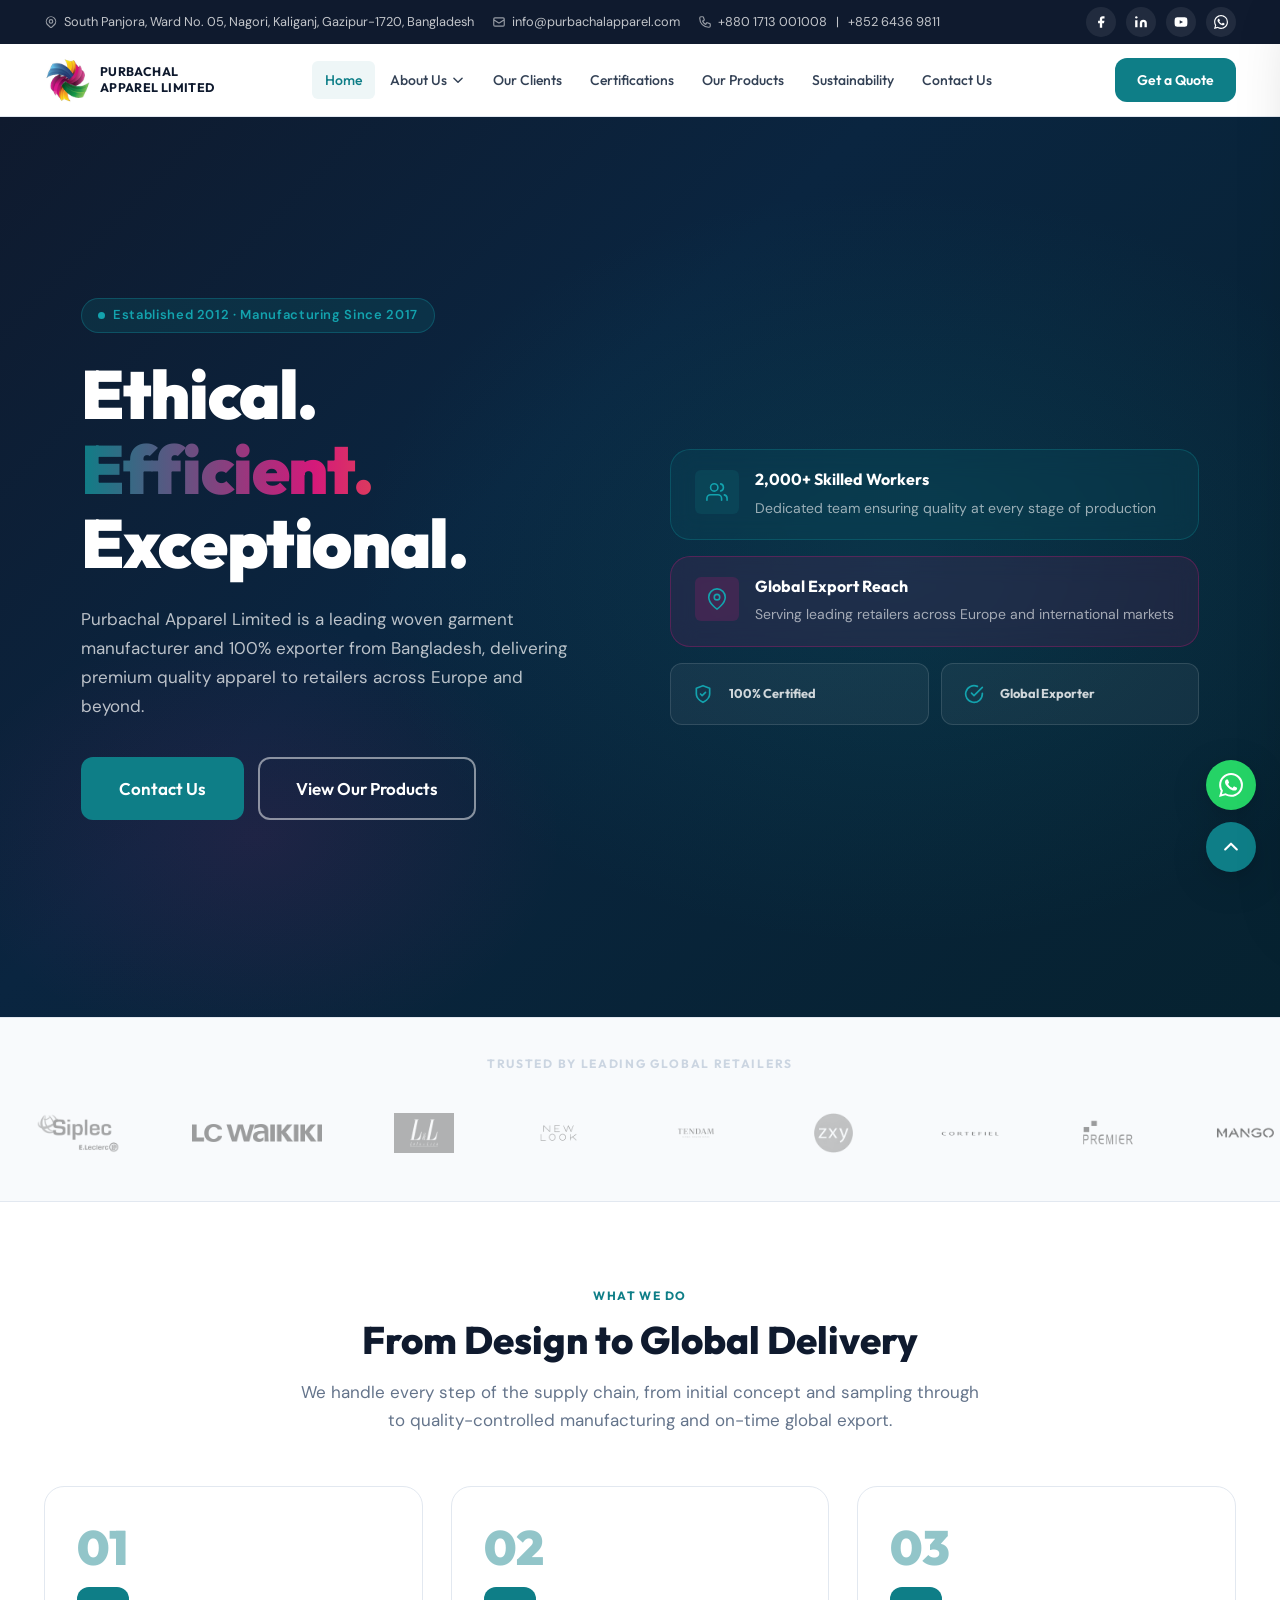
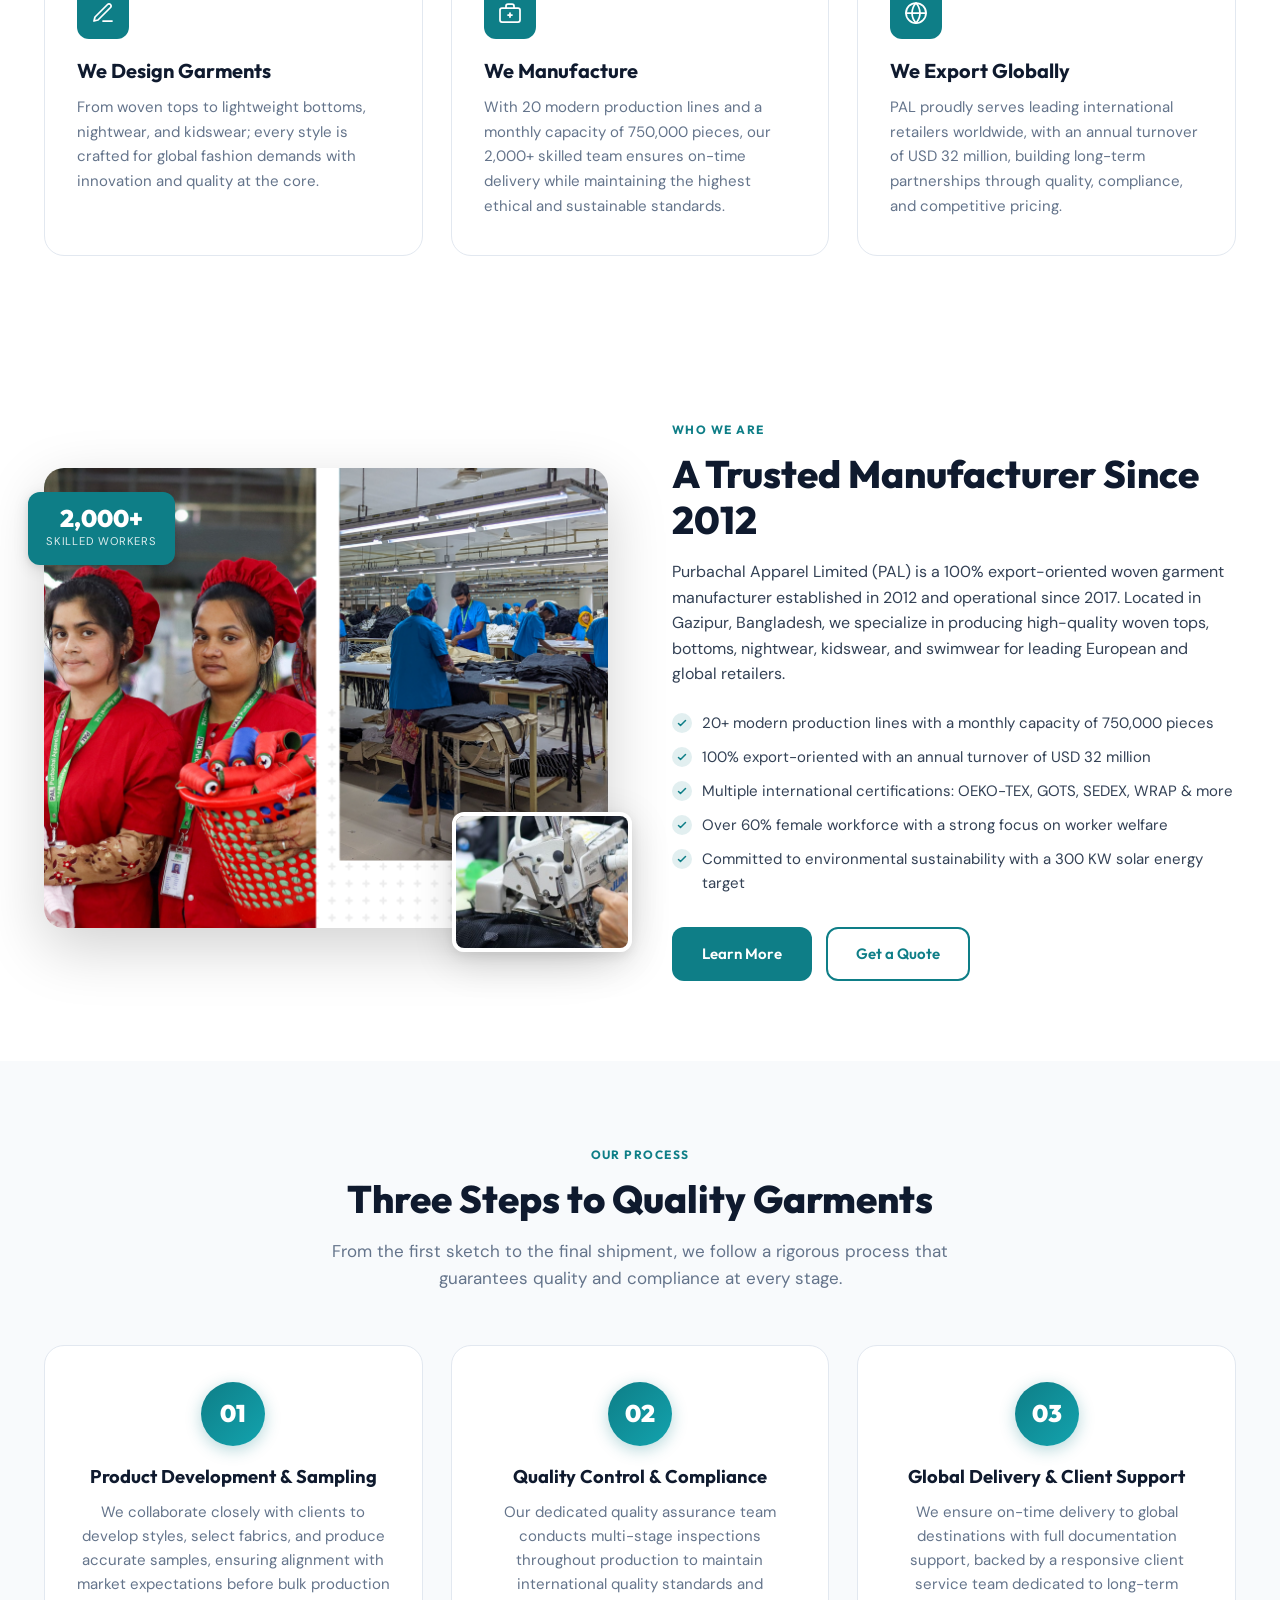
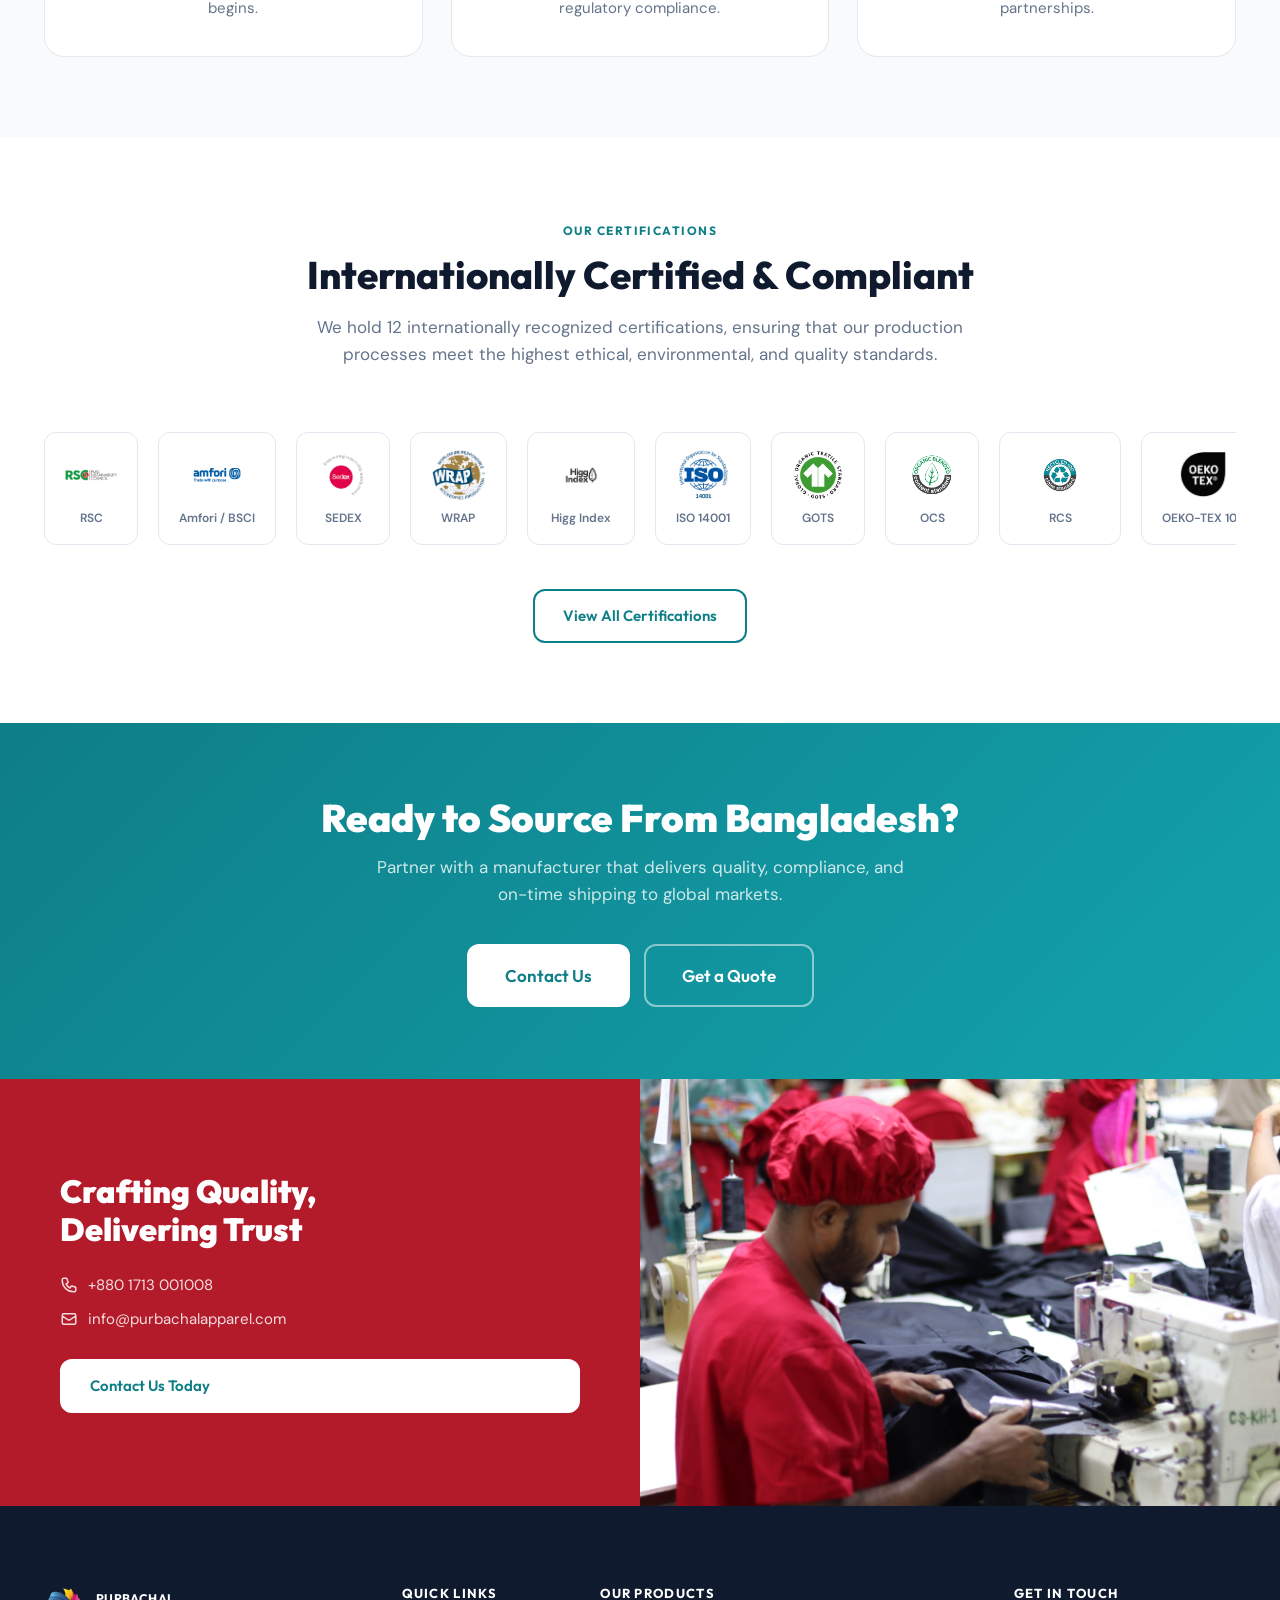
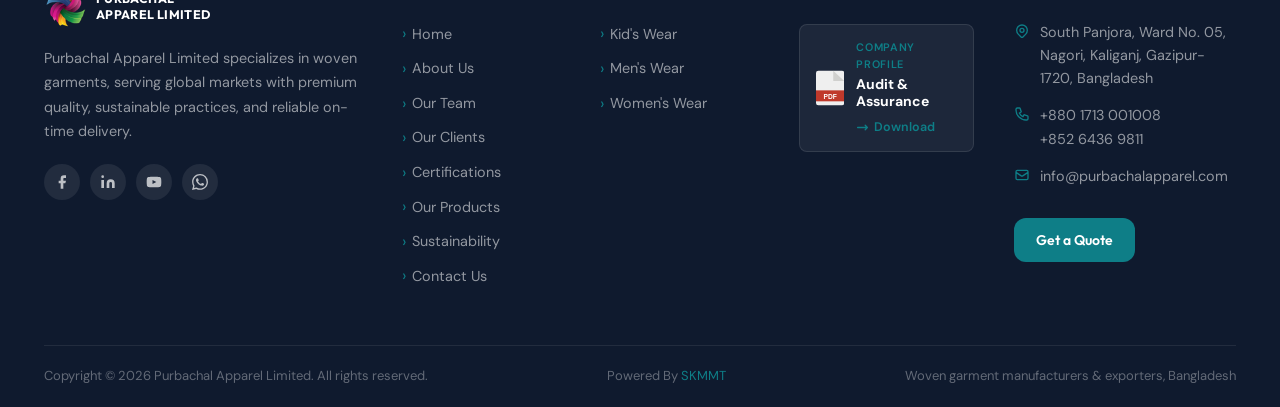
==== index.html @ 2121b851 "Initial release: Purbachal Apparel Limited website V2 Complete 8-page static website for Purbachal A" ====
﻿<!DOCTYPE html>
<html lang="en">
<head>
<meta charset="UTF-8">
<meta name="viewport" content="width=device-width, initial-scale=1.0">
<title>Home | Purbachal Apparel Limited</title>
<meta name="description" content="Purbachal Apparel Limited: Leading woven garment manufacturers and 100% exporters from Bangladesh. OEKO-TEX, SEDEX, GOTS, WRAP certified.">
<link rel="icon" type="image/png" sizes="64x64" href="favicon.png">
<link rel="icon" type="image/png" sizes="32x32" href="favicon-32.png">
<link href="https://fonts.googleapis.com/css2?family=Outfit:wght@300;400;500;600;700;800;900&family=DM+Sans:ital,wght@0,300;0,400;0,500;1,300&display=swap" rel="stylesheet">
<link rel="stylesheet" href="styles.css">
</head>
<body><div class="topbar">
  <div class="container">
    <div class="topbar-inner">
      <div class="topbar-left">
        <div class="topbar-item">
          <svg width="14" height="14" fill="none" viewBox="0 0 24 24" stroke="currentColor"><path stroke-linecap="round" stroke-linejoin="round" stroke-width="2" d="M17.657 16.657L13.414 20.9a1.998 1.998 0 01-2.827 0l-4.244-4.243a8 8 0 1111.314 0z"/><path stroke-linecap="round" stroke-linejoin="round" stroke-width="2" d="M15 11a3 3 0 11-6 0 3 3 0 016 0z"/></svg>
          South Panjora, Ward No. 05, Nagori, Kaliganj, Gazipur-1720, Bangladesh
        </div>
        <div class="topbar-item">
          <svg width="14" height="14" fill="none" viewBox="0 0 24 24" stroke="currentColor"><path stroke-linecap="round" stroke-linejoin="round" stroke-width="2" d="M3 8l7.89 5.26a2 2 0 002.22 0L21 8M5 19h14a2 2 0 002-2V7a2 2 0 00-2-2H5a2 2 0 00-2 2v10a2 2 0 002 2z"/></svg>
          <a href="mailto:info@purbachalapparel.com">info@purbachalapparel.com</a>
        </div>
        <div class="topbar-item">
          <svg width="14" height="14" fill="none" viewBox="0 0 24 24" stroke="currentColor"><path stroke-linecap="round" stroke-linejoin="round" stroke-width="2" d="M3 5a2 2 0 012-2h3.28a1 1 0 01.948.684l1.498 4.493a1 1 0 01-.502 1.21l-2.257 1.13a11.042 11.042 0 005.516 5.516l1.13-2.257a1 1 0 011.21-.502l4.493 1.498a1 1 0 01.684.949V19a2 2 0 01-2 2h-1C9.716 21 3 14.284 3 6V5z"/></svg>
          <a href="tel:+8801713001008">+880 1713 001008</a> &nbsp;|&nbsp; <a href="tel:+85264369811">+852 6436 9811</a>
        </div>
      </div>
      <div class="topbar-right">
        <a href="https://www.facebook.com/share/1CqNTHAErC/" class="topbar-social" aria-label="Facebook" target="_blank" rel="noopener"><svg width="14" height="14" fill="currentColor" viewBox="0 0 24 24"><path d="M18 2h-3a5 5 0 00-5 5v3H7v4h3v8h4v-8h3l1-4h-4V7a1 1 0 011-1h3z"/></svg></a>
        <a href="https://www.linkedin.com/in/purbachal-apparel-limited-42a279381" class="topbar-social" aria-label="LinkedIn" target="_blank" rel="noopener"><svg width="14" height="14" fill="currentColor" viewBox="0 0 24 24"><path d="M16 8a6 6 0 016 6v7h-4v-7a2 2 0 00-2-2 2 2 0 00-2 2v7h-4v-7a6 6 0 016-6zM2 9h4v12H2z"/><circle cx="4" cy="4" r="2"/></svg></a>
        <a href="https://youtu.be/bsH9ow0jLE0" class="topbar-social" aria-label="YouTube" target="_blank" rel="noopener"><svg width="14" height="14" fill="currentColor" viewBox="0 0 24 24"><path d="M22.54 6.42a2.78 2.78 0 00-1.95-1.96C18.88 4 12 4 12 4s-6.88 0-8.59.46a2.78 2.78 0 00-1.95 1.96A29 29 0 001 12a29 29 0 00.46 5.58A2.78 2.78 0 003.41 19.54C5.12 20 12 20 12 20s6.88 0 8.59-.46a2.78 2.78 0 001.95-1.96A29 29 0 0023 12a29 29 0 00-.46-5.58zM9.75 15.02V8.98L15.5 12l-5.75 3.02z"/></svg></a>
        <a href="https://wa.me/+8801713001008" class="topbar-social" aria-label="WhatsApp" target="_blank" rel="noopener"><svg width="14" height="14" fill="currentColor" viewBox="0 0 24 24"><path d="M17.472 14.382c-.297-.149-1.758-.867-2.03-.967-.273-.099-.471-.148-.67.15-.197.297-.767.966-.94 1.164-.173.199-.347.223-.644.075-.297-.15-1.255-.463-2.39-1.475-.883-.788-1.48-1.761-1.653-2.059-.173-.297-.018-.458.13-.606.134-.133.298-.347.446-.52.149-.174.198-.298.298-.497.099-.198.05-.371-.025-.52-.075-.149-.669-1.612-.916-2.207-.242-.579-.487-.5-.669-.51-.173-.008-.371-.01-.57-.01-.198 0-.52.074-.792.372-.272.297-1.04 1.016-1.04 2.479 0 1.462 1.065 2.875 1.213 3.074.149.198 2.096 3.2 5.077 4.487.709.306 1.262.489 1.694.625.712.227 1.36.195 1.871.118.571-.085 1.758-.719 2.006-1.413.248-.694.248-1.289.173-1.413-.074-.124-.272-.198-.57-.347m-5.421 7.403h-.004a9.87 9.87 0 01-5.031-1.378l-.361-.214-3.741.982.998-3.648-.235-.374a9.86 9.86 0 01-1.51-5.26c.001-5.45 4.436-9.884 9.888-9.884 2.64 0 5.122 1.03 6.988 2.898a9.825 9.825 0 012.893 6.994c-.003 5.45-4.437 9.884-9.885 9.884m8.413-18.297A11.815 11.815 0 0012.05 0C5.495 0 .16 5.335.157 11.892c0 2.096.547 4.142 1.588 5.945L.057 24l6.305-1.654a11.882 11.882 0 005.683 1.448h.005c6.554 0 11.89-5.335 11.893-11.893a11.821 11.821 0 00-3.48-8.413z"/></svg></a>
      </div>
    </div>
  </div>
</div>
<nav class="site-nav" id="site-nav">
  <div class="container">
    <div class="nav-inner">
      <a href="index.html" class="nav-logo">
        <div class="nav-logo-icon"><img src="[data-uri]" alt="Purbachal Apparel Limited" loading="lazy"></div>
        <span class="nav-logo-name">Purbachal<br>Apparel Limited</span>
      </a>
      <ul class="nav-links">
        <li class="nav-item"><a href="index.html" class="nav-link">Home</a></li>
        <li class="nav-item">
          <a href="about.html" class="nav-link">About Us <svg width="14" height="14" fill="none" viewBox="0 0 24 24" stroke="currentColor"><path stroke-linecap="round" stroke-linejoin="round" stroke-width="2.5" d="M19 9l-7 7-7-7"/></svg></a>
          <div class="dropdown">
            <a href="about.html" class="dropdown-link">About Purbachal</a>
            <a href="team.html" class="dropdown-link">Our Team</a>
          </div>
        </li>
        <li class="nav-item"><a href="clients.html" class="nav-link">Our Clients</a></li>
        <li class="nav-item"><a href="certificates.html" class="nav-link">Certifications</a></li>
        <li class="nav-item"><a href="products.html" class="nav-link">Our Products</a></li>
        <li class="nav-item"><a href="sustainability.html" class="nav-link">Sustainability</a></li>
        <li class="nav-item"><a href="contact.html" class="nav-link">Contact Us</a></li>
      </ul>
      <a href="contact.html" class="btn btn-primary btn-sm nav-cta">Get a Quote</a>
      <button class="hamburger" aria-label="Open menu"><span></span><span></span><span></span></button>
    </div>
  </div>
</nav>
<div class="mobile-nav">
  <button class="mobile-nav-close" aria-label="Close menu">&times;</button>
  <ul class="mobile-nav-links">
    <li><a href="index.html" class="mobile-nav-link">Home</a></li>
    <li class="mobile-has-dropdown">
      <a href="about.html" class="mobile-nav-link">About Us</a>
      <div class="mobile-dropdown">
        <a href="about.html" class="mobile-dropdown-link">About Purbachal</a>
        <a href="team.html" class="mobile-dropdown-link">Our Team</a>
      </div>
    </li>
    <li><a href="clients.html" class="mobile-nav-link">Our Clients</a></li>
    <li><a href="certificates.html" class="mobile-nav-link">Certifications</a></li>
    <li><a href="products.html" class="mobile-nav-link">Our Products</a></li>
    <li><a href="sustainability.html" class="mobile-nav-link">Sustainability</a></li>
    <li><a href="contact.html" class="mobile-nav-link">Contact Us</a></li>
    <li style="margin-top:16px"><a href="contact.html" class="btn btn-primary" style="display:block;text-align:center">Get a Quote</a></li>
  </ul>
</div>
<div class="overlay"></div>
<!-- HERO -->
<section class="hero" id="hero">
  <div class="container">
    <div class="hero-grid">
      <div class="hero-left">
        <div class="hero-badge reveal">
          <span class="hero-badge-dot"></span>
          Established 2012 &middot; Manufacturing Since 2017
        </div>
        <h1 class="hero-title reveal delay-1">Ethical.<br><span>Efficient.</span><br>Exceptional.</h1>
        <p class="hero-desc reveal delay-2">Purbachal Apparel Limited is a leading woven garment manufacturer and 100% exporter from Bangladesh, delivering premium quality apparel to retailers across Europe and beyond.</p>
        <div class="hero-actions reveal delay-3">
          <a href="contact.html" class="btn btn-primary btn-lg">Contact Us</a>
          <a href="products.html" class="btn btn-outline-white btn-lg">View Our Products</a>
        </div>
      </div>
      <div class="hero-right">
        <div class="hero-card hero-card-teal float-anim">
          <div class="hero-card-icon">
            <svg width="22" height="22" viewBox="0 0 24 24" fill="none" stroke="var(--teal-light)" stroke-width="1.75" stroke-linecap="round" stroke-linejoin="round"><path d="M17 21v-2a4 4 0 00-4-4H5a4 4 0 00-4 4v2"/><circle cx="9" cy="7" r="4"/><path d="M23 21v-2a4 4 0 00-3-3.87"/><path d="M16 3.13a4 4 0 010 7.75"/></svg>
          </div>
          <div class="hero-card-body">
            <h4>2,000+ Skilled Workers</h4>
            <p>Dedicated team ensuring quality at every stage of production</p>
          </div>
        </div>
        <div class="hero-card hero-card-magenta float-anim" style="animation-delay:.8s">
          <div class="hero-card-icon hero-card-icon-magenta">
            <svg width="22" height="22" viewBox="0 0 24 24" fill="none" stroke="var(--teal-light)" stroke-width="1.75" stroke-linecap="round" stroke-linejoin="round"><path d="M21 10c0 7-9 13-9 13s-9-6-9-13a9 9 0 0118 0z"/><circle cx="12" cy="10" r="3"/></svg>
          </div>
          <div class="hero-card-body">
            <h4>Global Export Reach</h4>
            <p>Serving leading retailers across Europe and international markets</p>
          </div>
        </div>
        <div class="hero-float-badges float-anim" style="animation-delay:1.2s">
          <div class="hero-float-badge">
            <div class="hero-float-badge-icon"><svg width="20" height="20" viewBox="0 0 24 24" fill="none" stroke="var(--teal-light)" stroke-width="2" stroke-linecap="round" stroke-linejoin="round"><path d="M12 22s8-4 8-10V5l-8-3-8 3v7c0 6 8 10 8 10z"/><polyline points="9 12 11 14 15 10"/></svg></div>
            <span>100% Certified</span>
          </div>
          <div class="hero-float-badge">
            <div class="hero-float-badge-icon"><svg width="20" height="20" viewBox="0 0 24 24" fill="none" stroke="var(--teal-light)" stroke-width="2" stroke-linecap="round" stroke-linejoin="round"><path d="M22 11.08V12a10 10 0 11-5.93-9.14"/><polyline points="22 4 12 14.01 9 11.01"/></svg></div>
            <span>Global Exporter</span>
          </div>
        </div>
      </div>
    </div>
  </div>
</section>

<!-- CLIENT MARQUEE -->
<div class="marquee-section">
  <div class="marquee-label">Trusted by Leading Global Retailers</div>
  <div class="marquee-track">
    <div class="marquee-logo"><img src="client-eleclerc.png" alt="E.Leclerc / Siplec" loading="lazy"></div>
    <div class="marquee-logo"><img src="client-lcwaikiki.png" alt="LC Waikiki" loading="lazy"></div>
    <div class="marquee-logo"><img src="client-lolaliza.png" alt="Lolaliza" loading="lazy"></div>
    <div class="marquee-logo"><img src="client-newlook.png" alt="New Look" loading="lazy"></div>
    <div class="marquee-logo"><img src="client-tendam.png" alt="Tendam" loading="lazy"></div>
    <div class="marquee-logo"><img src="client-zxy.png" alt="ZXY" loading="lazy"></div>
    <div class="marquee-logo"><img src="client-cortefiel.png" alt="Cortefiel" loading="lazy"></div>
    <div class="marquee-logo"><img src="client-premier.png" alt="Premier" loading="lazy"></div>
    <div class="marquee-logo"><img src="client-mango.png" alt="Mango" loading="lazy"></div>
    <div class="marquee-logo"><img src="client-gemo.png" alt="GEMO" loading="lazy"></div>
    <div class="marquee-logo"><img src="client-authenticstyle.png" alt="Authentic Style" loading="lazy"></div>
    <div class="marquee-logo"><img src="client-ragno.png" alt="Ragno" loading="lazy"></div>
    <!-- duplicate for seamless loop -->
    <div class="marquee-logo"><img src="client-eleclerc.png" alt="E.Leclerc / Siplec" loading="lazy"></div>
    <div class="marquee-logo"><img src="client-lcwaikiki.png" alt="LC Waikiki" loading="lazy"></div>
    <div class="marquee-logo"><img src="client-lolaliza.png" alt="Lolaliza" loading="lazy"></div>
    <div class="marquee-logo"><img src="client-newlook.png" alt="New Look" loading="lazy"></div>
    <div class="marquee-logo"><img src="client-tendam.png" alt="Tendam" loading="lazy"></div>
    <div class="marquee-logo"><img src="client-zxy.png" alt="ZXY" loading="lazy"></div>
    <div class="marquee-logo"><img src="client-cortefiel.png" alt="Cortefiel" loading="lazy"></div>
    <div class="marquee-logo"><img src="client-premier.png" alt="Premier" loading="lazy"></div>
    <div class="marquee-logo"><img src="client-mango.png" alt="Mango" loading="lazy"></div>
    <div class="marquee-logo"><img src="client-gemo.png" alt="GEMO" loading="lazy"></div>
    <div class="marquee-logo"><img src="client-authenticstyle.png" alt="Authentic Style" loading="lazy"></div>
    <div class="marquee-logo"><img src="client-ragno.png" alt="Ragno" loading="lazy"></div>
  </div>
</div>

<!-- SERVICES -->
<section class="section">
  <div class="container">
    <div class="section-header center">
      <span class="eyebrow reveal">What We Do</span>
      <h2 class="section-title reveal delay-1">From Design to Global Delivery</h2>
      <p class="section-desc reveal delay-2">We handle every step of the supply chain, from initial concept and sampling through to quality-controlled manufacturing and on-time global export.</p>
    </div>
    <div class="services-grid">
      <div class="service-card reveal">
        <div class="service-number">01</div>
        <div class="service-icon"><svg width="24" height="24" viewBox="0 0 24 24" fill="none" stroke="white" stroke-width="1.75" stroke-linecap="round" stroke-linejoin="round"><path d="M12 20h9"/><path d="M16.5 3.5a2.121 2.121 0 013 3L7 19l-4 1 1-4L16.5 3.5z"/></svg></div>
        <h3>We Design Garments</h3>
        <p>From woven tops to lightweight bottoms, nightwear, and kidswear; every style is crafted for global fashion demands with innovation and quality at the core.</p>
      </div>
      <div class="service-card reveal delay-1">
        <div class="service-number">02</div>
        <div class="service-icon"><svg width="24" height="24" viewBox="0 0 24 24" fill="none" stroke="white" stroke-width="1.75" stroke-linecap="round" stroke-linejoin="round"><rect x="2" y="7" width="20" height="14" rx="2"/><path d="M16 7V5a2 2 0 00-2-2h-4a2 2 0 00-2 2v2"/><line x1="12" y1="12" x2="12" y2="16"/><line x1="10" y1="14" x2="14" y2="14"/></svg></div>
        <h3>We Manufacture</h3>
        <p>With 20 modern production lines and a monthly capacity of 750,000 pieces, our 2,000+ skilled team ensures on-time delivery while maintaining the highest ethical and sustainable standards.</p>
      </div>
      <div class="service-card reveal delay-2">
        <div class="service-number">03</div>
        <div class="service-icon"><svg width="24" height="24" viewBox="0 0 24 24" fill="none" stroke="white" stroke-width="1.75" stroke-linecap="round" stroke-linejoin="round"><circle cx="12" cy="12" r="10"/><line x1="2" y1="12" x2="22" y2="12"/><path d="M12 2a15.3 15.3 0 014 10 15.3 15.3 0 01-4 10 15.3 15.3 0 01-4-10 15.3 15.3 0 014-10z"/></svg></div>
        <h3>We Export Globally</h3>
        <p>PAL proudly serves leading international retailers worldwide, with an annual turnover of USD 32 million, building long-term partnerships through quality, compliance, and competitive pricing.</p>
      </div>
    </div>
  </div>
</section>

<!-- WHO WE ARE -->
<section class="section">
  <div class="container">
    <div class="about-grid">
      <div class="about-img-wrap reveal-left">
        <div class="about-img-main">
          <img src="about-factory.png" alt="Purbachal Apparel factory floor with workers" loading="lazy">
        </div>
        <div class="about-img-inset">
          <img src="about-sewing.jpg" alt="JUKI sewing machine close-up" loading="lazy">
        </div>
        <div class="about-badge">
          <span class="about-badge-value">2,000+</span>
          <span class="about-badge-label">Skilled Workers</span>
        </div>
      </div>
      <div class="reveal-right">
        <span class="eyebrow">Who We Are</span>
        <h2 class="section-title">A Trusted Manufacturer Since 2012</h2>
        <p>Purbachal Apparel Limited (PAL) is a 100% export-oriented woven garment manufacturer established in 2012 and operational since 2017. Located in Gazipur, Bangladesh, we specialize in producing high-quality woven tops, bottoms, nightwear, kidswear, and swimwear for leading European and global retailers.</p>
        <ul class="about-list">
          <li class="about-list-item">
            <div class="about-list-icon"><svg width="12" height="12" fill="none" viewBox="0 0 24 24" stroke="currentColor"><path stroke-linecap="round" stroke-linejoin="round" stroke-width="3" d="M5 13l4 4L19 7"/></svg></div>
            20+ modern production lines with a monthly capacity of 750,000 pieces
          </li>
          <li class="about-list-item">
            <div class="about-list-icon"><svg width="12" height="12" fill="none" viewBox="0 0 24 24" stroke="currentColor"><path stroke-linecap="round" stroke-linejoin="round" stroke-width="3" d="M5 13l4 4L19 7"/></svg></div>
            100% export-oriented with an annual turnover of USD 32 million
          </li>
          <li class="about-list-item">
            <div class="about-list-icon"><svg width="12" height="12" fill="none" viewBox="0 0 24 24" stroke="currentColor"><path stroke-linecap="round" stroke-linejoin="round" stroke-width="3" d="M5 13l4 4L19 7"/></svg></div>
            Multiple international certifications: OEKO-TEX, GOTS, SEDEX, WRAP &amp; more
          </li>
          <li class="about-list-item">
            <div class="about-list-icon"><svg width="12" height="12" fill="none" viewBox="0 0 24 24" stroke="currentColor"><path stroke-linecap="round" stroke-linejoin="round" stroke-width="3" d="M5 13l4 4L19 7"/></svg></div>
            Over 60% female workforce with a strong focus on worker welfare
          </li>
          <li class="about-list-item">
            <div class="about-list-icon"><svg width="12" height="12" fill="none" viewBox="0 0 24 24" stroke="currentColor"><path stroke-linecap="round" stroke-linejoin="round" stroke-width="3" d="M5 13l4 4L19 7"/></svg></div>
            Committed to environmental sustainability with a 300 KW solar energy target
          </li>
        </ul>
        <div class="about-actions">
          <a href="about.html" class="btn btn-primary">Learn More</a>
          <a href="contact.html" class="btn btn-outline">Get a Quote</a>
        </div>
      </div>
    </div>
  </div>
</section>

<!-- WORKING PROCESS -->
<section class="section section-alt">
  <div class="container">
    <div class="section-header center">
      <span class="eyebrow reveal">Our Process</span>
      <h2 class="section-title reveal delay-1">Three Steps to Quality Garments</h2>
      <p class="section-desc reveal delay-2">From the first sketch to the final shipment, we follow a rigorous process that guarantees quality and compliance at every stage.</p>
    </div>
    <div class="process-grid">
      <div class="process-card reveal">
        <div class="process-step-num">01</div>
        <h3>Product Development &amp; Sampling</h3>
        <p>We collaborate closely with clients to develop styles, select fabrics, and produce accurate samples, ensuring alignment with market expectations before bulk production begins.</p>
      </div>
      <div class="process-card reveal delay-1">
        <div class="process-step-num">02</div>
        <h3>Quality Control &amp; Compliance</h3>
        <p>Our dedicated quality assurance team conducts multi-stage inspections throughout production to maintain international quality standards and regulatory compliance.</p>
      </div>
      <div class="process-card reveal delay-2">
        <div class="process-step-num">03</div>
        <h3>Global Delivery &amp; Client Support</h3>
        <p>We ensure on-time delivery to global destinations with full documentation support, backed by a responsive client service team dedicated to long-term partnerships.</p>
      </div>
    </div>
  </div>
</section>

<!-- CERTIFICATIONS PREVIEW -->
<section class="section">
  <div class="container">
    <div class="section-header center">
      <span class="eyebrow reveal">Our Certifications</span>
      <h2 class="section-title reveal delay-1">Internationally Certified &amp; Compliant</h2>
      <p class="section-desc reveal delay-2">We hold 12 internationally recognized certifications, ensuring that our production processes meet the highest ethical, environmental, and quality standards.</p>
    </div>
    <div class="cert-strip-wrap reveal">
      <div class="cert-strip">
        <div class="cert-strip-item"><img src="cert-rsc.png" alt="RSC" loading="lazy"><span>RSC</span></div>
        <div class="cert-strip-item"><img src="cert-bsci.png" alt="Amfori BSCI" loading="lazy"><span>Amfori / BSCI</span></div>
        <div class="cert-strip-item"><img src="cert-sedex.png" alt="SEDEX" loading="lazy"><span>SEDEX</span></div>
        <div class="cert-strip-item"><img src="cert-wrap.png" alt="WRAP" loading="lazy"><span>WRAP</span></div>
        <div class="cert-strip-item"><img src="cert-higg.png" alt="Higg Index" loading="lazy"><span>Higg Index</span></div>
        <div class="cert-strip-item"><img src="cert-iso14001.png" alt="ISO 14001" loading="lazy"><span>ISO 14001</span></div>
        <div class="cert-strip-item"><img src="cert-gots.png" alt="GOTS" loading="lazy"><span>GOTS</span></div>
        <div class="cert-strip-item"><img src="cert-ocs.png" alt="OCS" loading="lazy"><span>OCS</span></div>
        <div class="cert-strip-item"><img src="cert-rcs.png" alt="RCS" loading="lazy"><span>RCS</span></div>
        <div class="cert-strip-item"><img src="cert-oeko.png" alt="OEKO-TEX Standard 100" loading="lazy"><span>OEKO-TEX 100</span></div>
        <div class="cert-strip-item"><img src="cert-ecovadis.png" alt="EcoVadis" loading="lazy"><span>EcoVadis</span></div>
        <div class="cert-strip-item"><img src="cert-cotton-africa.png" alt="Cotton Made in Africa" loading="lazy"><span>Cotton Made in Africa</span></div>
      </div>
    </div>
    <div class="text-center mt-4 reveal">
      <a href="certificates.html" class="btn btn-outline">View All Certifications</a>
    </div>
  </div>
</section>

<!-- CTA BAND -->
<section class="cta-band">
  <div class="container">
    <h2 class="reveal">Ready to Source From Bangladesh?</h2>
    <p class="reveal delay-1">Partner with a manufacturer that delivers quality, compliance, and on-time shipping to global markets.</p>
    <div class="cta-band-actions reveal delay-2">
      <a href="contact.html" class="btn btn-white btn-lg">Contact Us</a>
      <a href="contact.html" class="btn btn-outline-white btn-lg">Get a Quote</a>
    </div>
  </div>
</section><section class="craft-band">
  <div class="craft-band-left">
    <h2>Crafting Quality,<br>Delivering Trust</h2>
    <div class="craft-band-contact">
      <div class="craft-band-contact-item">
        <svg width="18" height="18" fill="none" viewBox="0 0 24 24" stroke="currentColor"><path stroke-linecap="round" stroke-linejoin="round" stroke-width="2" d="M3 5a2 2 0 012-2h3.28a1 1 0 01.948.684l1.498 4.493a1 1 0 01-.502 1.21l-2.257 1.13a11.042 11.042 0 005.516 5.516l1.13-2.257a1 1 0 011.21-.502l4.493 1.498a1 1 0 01.684.949V19a2 2 0 01-2 2h-1C9.716 21 3 14.284 3 6V5z"/></svg>
        <a href="tel:+8801713001008">+880 1713 001008</a>
      </div>
      <div class="craft-band-contact-item">
        <svg width="18" height="18" fill="none" viewBox="0 0 24 24" stroke="currentColor"><path stroke-linecap="round" stroke-linejoin="round" stroke-width="2" d="M3 8l7.89 5.26a2 2 0 002.22 0L21 8M5 19h14a2 2 0 002-2V7a2 2 0 00-2-2H5a2 2 0 00-2 2v10a2 2 0 002 2z"/></svg>
        <a href="mailto:info@purbachalapparel.com">info@purbachalapparel.com</a>
      </div>
    </div>
    <a href="contact.html" class="btn btn-white">Contact Us Today</a>
  </div>
  <div class="craft-band-right">
    <img src="banner-worker.jpg" alt="Skilled worker at sewing machine at Purbachal Apparel" loading="lazy">
  </div>
</section>
<footer class="site-footer">
  <div class="container">
    <div class="footer-grid">
      <div class="footer-brand">
        <div class="footer-logo">
          <div class="footer-logo-icon"><img src="[data-uri]" alt="Purbachal Apparel Limited" loading="lazy"></div>
          <span class="footer-logo-name">Purbachal<br>Apparel Limited</span>
        </div>
        <p>Purbachal Apparel Limited specializes in woven garments, serving global markets with premium quality, sustainable practices, and reliable on-time delivery.</p>
        <div class="footer-social">
          <a href="https://www.facebook.com/share/1CqNTHAErC/" class="footer-social-link" aria-label="Facebook" target="_blank" rel="noopener"><svg width="16" height="16" fill="currentColor" viewBox="0 0 24 24"><path d="M18 2h-3a5 5 0 00-5 5v3H7v4h3v8h4v-8h3l1-4h-4V7a1 1 0 011-1h3z"/></svg></a>
          <a href="https://www.linkedin.com/in/purbachal-apparel-limited-42a279381" class="footer-social-link" aria-label="LinkedIn" target="_blank" rel="noopener"><svg width="16" height="16" fill="currentColor" viewBox="0 0 24 24"><path d="M16 8a6 6 0 016 6v7h-4v-7a2 2 0 00-2-2 2 2 0 00-2 2v7h-4v-7a6 6 0 016-6zM2 9h4v12H2z"/><circle cx="4" cy="4" r="2"/></svg></a>
          <a href="https://youtu.be/bsH9ow0jLE0" class="footer-social-link" aria-label="YouTube" target="_blank" rel="noopener"><svg width="16" height="16" fill="currentColor" viewBox="0 0 24 24"><path d="M22.54 6.42a2.78 2.78 0 00-1.95-1.96C18.88 4 12 4 12 4s-6.88 0-8.59.46a2.78 2.78 0 00-1.95 1.96A29 29 0 001 12a29 29 0 00.46 5.58A2.78 2.78 0 003.41 19.54C5.12 20 12 20 12 20s6.88 0 8.59-.46a2.78 2.78 0 001.95-1.96A29 29 0 0023 12a29 29 0 00-.46-5.58zM9.75 15.02V8.98L15.5 12l-5.75 3.02z"/></svg></a>
          <a href="https://wa.me/+8801713001008" class="footer-social-link" aria-label="WhatsApp" target="_blank" rel="noopener"><svg width="16" height="16" fill="currentColor" viewBox="0 0 24 24"><path d="M17.472 14.382c-.297-.149-1.758-.867-2.03-.967-.273-.099-.471-.148-.67.15-.197.297-.767.966-.94 1.164-.173.199-.347.223-.644.075-.297-.15-1.255-.463-2.39-1.475-.883-.788-1.48-1.761-1.653-2.059-.173-.297-.018-.458.13-.606.134-.133.298-.347.446-.52.149-.174.198-.298.298-.497.099-.198.05-.371-.025-.52-.075-.149-.669-1.612-.916-2.207-.242-.579-.487-.5-.669-.51-.173-.008-.371-.01-.57-.01-.198 0-.52.074-.792.372-.272.297-1.04 1.016-1.04 2.479 0 1.462 1.065 2.875 1.213 3.074.149.198 2.096 3.2 5.077 4.487.709.306 1.262.489 1.694.625.712.227 1.36.195 1.871.118.571-.085 1.758-.719 2.006-1.413.248-.694.248-1.289.173-1.413-.074-.124-.272-.198-.57-.347m-5.421 7.403h-.004a9.87 9.87 0 01-5.031-1.378l-.361-.214-3.741.982.998-3.648-.235-.374a9.86 9.86 0 01-1.51-5.26c.001-5.45 4.436-9.884 9.888-9.884 2.64 0 5.122 1.03 6.988 2.898a9.825 9.825 0 012.893 6.994c-.003 5.45-4.437 9.884-9.885 9.884m8.413-18.297A11.815 11.815 0 0012.05 0C5.495 0 .16 5.335.157 11.892c0 2.096.547 4.142 1.588 5.945L.057 24l6.305-1.654a11.882 11.882 0 005.683 1.448h.005c6.554 0 11.89-5.335 11.893-11.893a11.821 11.821 0 00-3.48-8.413z"/></svg></a>
        </div>
      </div>
      <div class="footer-col">
        <h5>Quick Links</h5>
        <ul class="footer-links">
          <li><a href="index.html" class="footer-link">Home</a></li>
          <li><a href="about.html" class="footer-link">About Us</a></li>
          <li><a href="team.html" class="footer-link">Our Team</a></li>
          <li><a href="clients.html" class="footer-link">Our Clients</a></li>
          <li><a href="certificates.html" class="footer-link">Certifications</a></li>
          <li><a href="products.html" class="footer-link">Our Products</a></li>
          <li><a href="sustainability.html" class="footer-link">Sustainability</a></li>
          <li><a href="contact.html" class="footer-link">Contact Us</a></li>
        </ul>
      </div>
      <div class="footer-col">
        <h5>Our Products</h5>
        <ul class="footer-links">
          <li><a href="products.html#kids" class="footer-link">Kid's Wear</a></li>
          <li><a href="products.html#mens" class="footer-link">Men's Wear</a></li>
          <li><a href="products.html#womens" class="footer-link">Women's Wear</a></li>
        </ul>
      </div>
      <div class="footer-col">
        <div class="footer-pdf-card">
          <svg width="36" height="44" viewBox="0 0 36 44" fill="none" xmlns="http://www.w3.org/2000/svg" aria-hidden="true">
            <rect width="36" height="44" rx="3" fill="#efefef"/>
            <path d="M22 0L36 13H22V0Z" fill="#d0d0ce"/>
            <rect y="25" width="36" height="14" fill="#C0392B"/>
            <text x="18" y="36" font-family="Arial,sans-serif" font-weight="700" font-size="8.5" fill="#fff" text-anchor="middle">PDF</text>
          </svg>
          <div class="footer-pdf-info">
            <span class="footer-pdf-label">Company Profile</span>
            <strong class="footer-pdf-title">Audit &amp; Assurance</strong>
            <a href="https://www.purbachalapparel.com/wp-content/uploads/content/Purbachal%20Apparel%20Limited.pdf" class="footer-pdf-dl" target="_blank" rel="noopener">
              <svg width="13" height="13" fill="none" stroke="currentColor" viewBox="0 0 24 24"><path stroke-linecap="round" stroke-linejoin="round" stroke-width="2.5" d="M17 8l4 4m0 0l-4 4m4-4H3"/></svg>
              Download
            </a>
          </div>
        </div>
      </div>
      <div class="footer-col">
        <h5>Get in Touch</h5>
        <div class="footer-contact-item">
          <svg width="16" height="16" fill="none" viewBox="0 0 24 24" stroke="currentColor"><path stroke-linecap="round" stroke-linejoin="round" stroke-width="2" d="M17.657 16.657L13.414 20.9a1.998 1.998 0 01-2.827 0l-4.244-4.243a8 8 0 1111.314 0z"/><path stroke-linecap="round" stroke-linejoin="round" stroke-width="2" d="M15 11a3 3 0 11-6 0 3 3 0 016 0z"/></svg>
          <span>South Panjora, Ward No. 05, Nagori, Kaliganj, Gazipur-1720, Bangladesh</span>
        </div>
        <div class="footer-contact-item">
          <svg width="16" height="16" fill="none" viewBox="0 0 24 24" stroke="currentColor"><path stroke-linecap="round" stroke-linejoin="round" stroke-width="2" d="M3 5a2 2 0 012-2h3.28a1 1 0 01.948.684l1.498 4.493a1 1 0 01-.502 1.21l-2.257 1.13a11.042 11.042 0 005.516 5.516l1.13-2.257a1 1 0 011.21-.502l4.493 1.498a1 1 0 01.684.949V19a2 2 0 01-2 2h-1C9.716 21 3 14.284 3 6V5z"/></svg>
          <span><a href="tel:+8801713001008">+880 1713 001008</a><br><a href="tel:+85264369811">+852 6436 9811</a></span>
        </div>
        <div class="footer-contact-item">
          <svg width="16" height="16" fill="none" viewBox="0 0 24 24" stroke="currentColor"><path stroke-linecap="round" stroke-linejoin="round" stroke-width="2" d="M3 8l7.89 5.26a2 2 0 002.22 0L21 8M5 19h14a2 2 0 002-2V7a2 2 0 00-2-2H5a2 2 0 00-2 2v10a2 2 0 002 2z"/></svg>
          <a href="mailto:info@purbachalapparel.com">info@purbachalapparel.com</a>
        </div>
        <a href="contact.html" class="btn btn-primary btn-sm mt-2">Get a Quote</a>
      </div>
    </div>
    <div class="footer-bottom">
      <span>Copyright &copy; 2026 Purbachal Apparel Limited. All rights reserved.</span>
      <span>Powered By <a href="http://skmmt.rootexception.com/" target="_blank" rel="noopener" style="color:var(--teal);text-decoration:none;">SKMMT</a></span>
      <span>Woven garment manufacturers &amp; exporters, Bangladesh</span>
    </div>
  </div>
</footer>

<div class="fab-group">
  <a href="https://wa.me/+8801713001008" class="fab fab-whatsapp" aria-label="WhatsApp" target="_blank" rel="noopener">
    <svg width="24" height="24" fill="currentColor" viewBox="0 0 24 24"><path d="M17.472 14.382c-.297-.149-1.758-.867-2.03-.967-.273-.099-.471-.148-.67.15-.197.297-.767.966-.94 1.164-.173.199-.347.223-.644.075-.297-.15-1.255-.463-2.39-1.475-.883-.788-1.48-1.761-1.653-2.059-.173-.297-.018-.458.13-.606.134-.133.298-.347.446-.52.149-.174.198-.298.298-.497.099-.198.05-.371-.025-.52-.075-.149-.669-1.612-.916-2.207-.242-.579-.487-.5-.669-.51-.173-.008-.371-.01-.57-.01-.198 0-.52.074-.792.372-.272.297-1.04 1.016-1.04 2.479 0 1.462 1.065 2.875 1.213 3.074.149.198 2.096 3.2 5.077 4.487.709.306 1.262.489 1.694.625.712.227 1.36.195 1.871.118.571-.085 1.758-.719 2.006-1.413.248-.694.248-1.289.173-1.413-.074-.124-.272-.198-.57-.347m-5.421 7.403h-.004a9.87 9.87 0 01-5.031-1.378l-.361-.214-3.741.982.998-3.648-.235-.374a9.86 9.86 0 01-1.51-5.26c.001-5.45 4.436-9.884 9.888-9.884 2.64 0 5.122 1.03 6.988 2.898a9.825 9.825 0 012.893 6.994c-.003 5.45-4.437 9.884-9.885 9.884m8.413-18.297A11.815 11.815 0 0012.05 0C5.495 0 .16 5.335.157 11.892c0 2.096.547 4.142 1.588 5.945L.057 24l6.305-1.654a11.882 11.882 0 005.683 1.448h.005c6.554 0 11.89-5.335 11.893-11.893a11.821 11.821 0 00-3.48-8.413z"/></svg>
  </a>
  <button class="fab fab-top" aria-label="Back to top">
    <svg width="20" height="20" fill="none" viewBox="0 0 24 24" stroke="currentColor"><path stroke-linecap="round" stroke-linejoin="round" stroke-width="2.5" d="M5 15l7-7 7 7"/></svg>
  </button>
</div>
<script src="nav.js"></script>
</body>
</html>
---- styles.css ----
/* ============================================================
   PURBACHAL APPAREL LIMITED — Global Stylesheet
   ============================================================ */

/* 1. CSS CUSTOM PROPERTIES
   ============================================================ */
:root {
  --magenta:      #D4197A;
  --blue:         #3A74C0;
  --green:        #2DAD5F;
  --amber:        #F5A800;
  --teal:         #0E7E87;
  --teal-light:   #13A3AE;
  --navy:         #0F1A2E;
  --navy-mid:     #162236;
  --crimson:      #B31B2A;
  --white:        #FFFFFF;
  --off-white:    #F8FAFC;
  --gray-100:     #F1F5F9;
  --gray-200:     #E2E8F0;
  --gray-300:     #CBD5E1;
  --gray-500:     #64748B;
  --gray-700:     #334155;
  --gray-900:     #0F172A;

  --font-head:    'Outfit', sans-serif;
  --font-body:    'DM Sans', sans-serif;

  --radius-sm:    6px;
  --radius-md:    12px;
  --radius-lg:    20px;
  --radius-xl:    32px;

  --shadow-sm:    0 1px 3px rgba(0,0,0,.08), 0 1px 2px rgba(0,0,0,.06);
  --shadow-md:    0 4px 16px rgba(0,0,0,.10), 0 2px 6px rgba(0,0,0,.07);
  --shadow-lg:    0 10px 40px rgba(0,0,0,.14), 0 4px 12px rgba(0,0,0,.08);
  --shadow-xl:    0 20px 60px rgba(0,0,0,.18);

  --transition:   0.28s cubic-bezier(.4,0,.2,1);
  --section-pad:  80px 0;
}

/* 2. RESET + BASE */
*, *::before, *::after { box-sizing: border-box; margin: 0; padding: 0; }
html { scroll-behavior: smooth; font-size: 16px; }
body {
  font-family: var(--font-body);
  color: var(--gray-700);
  background: var(--white);
  line-height: 1.6;
  overflow-x: hidden;
}
img { display: block; max-width: 100%; height: auto; }
a { color: inherit; text-decoration: none; }
ul { list-style: none; }
h1,h2,h3,h4,h5,h6 { font-family: var(--font-head); line-height: 1.2; color: var(--navy); }

/* 3. UTILITY CLASSES */
.container { max-width: 1240px; margin: 0 auto; padding: 0 24px; }
.section { padding: var(--section-pad); }
.section-alt { background: var(--off-white); }
.section-dark { background: var(--navy); color: var(--white); }
.section-dark h1,.section-dark h2,.section-dark h3,.section-dark h4 { color: var(--white); }
.text-center { text-align: center; }

.eyebrow {
  display: inline-block;
  font-family: var(--font-head);
  font-size: .75rem;
  font-weight: 700;
  letter-spacing: .12em;
  text-transform: uppercase;
  color: var(--teal);
  margin-bottom: 12px;
}
.eyebrow-white { color: var(--teal-light); }

.section-title { font-size: clamp(1.75rem, 3vw, 2.5rem); font-weight: 800; margin-bottom: 16px; }
.section-desc { font-size: 1.0625rem; color: var(--gray-500); max-width: 680px; }
.section-header { margin-bottom: 52px; }
.section-header.center { text-align: center; }
.section-header.center .section-desc { margin: 0 auto; }

.btn {
  display: inline-flex; align-items: center; gap: 8px;
  padding: 13px 28px;
  border-radius: var(--radius-md);
  font-family: var(--font-head); font-size: .9375rem; font-weight: 600;
  cursor: pointer; border: 2px solid transparent; transition: var(--transition);
}
.btn-primary { background: var(--teal); color: var(--white); }
.btn-primary:hover { background: var(--teal-light); transform: translateY(-2px); box-shadow: var(--shadow-md); }
.btn-outline { background: transparent; color: var(--teal); border-color: var(--teal); }
.btn-outline:hover { background: var(--teal); color: var(--white); }
.btn-outline-white { background: transparent; color: var(--white); border-color: rgba(255,255,255,.5); }
.btn-outline-white:hover { background: rgba(255,255,255,.12); border-color: var(--white); }
.btn-white { background: var(--white); color: var(--teal); border-color: var(--white); }
.btn-white:hover { background: var(--gray-100); transform: translateY(-2px); }
.btn-crimson { background: var(--crimson); color: var(--white); }
.btn-crimson:hover { background: #96151f; transform: translateY(-2px); }
.btn-sm { padding: 9px 20px; font-size: .875rem; }
.btn-lg { padding: 16px 36px; font-size: 1.0625rem; }

.grid-2 { display: grid; grid-template-columns: repeat(2,1fr); gap: 40px; }
.grid-3 { display: grid; grid-template-columns: repeat(3,1fr); gap: 32px; }
.grid-4 { display: grid; grid-template-columns: repeat(4,1fr); gap: 28px; }
.flex-center { display: flex; align-items: center; justify-content: center; }
.flex-between { display: flex; align-items: center; justify-content: space-between; }
.gap-4 { gap: 16px; }

/* Reveal animations */
.reveal { opacity: 0; transform: translateY(36px); transition: opacity .65s ease, transform .65s ease; }
.reveal.visible { opacity: 1; transform: none; }
.reveal-left { opacity: 0; transform: translateX(-40px); transition: opacity .65s ease, transform .65s ease; }
.reveal-left.visible { opacity: 1; transform: none; }
.reveal-right { opacity: 0; transform: translateX(40px); transition: opacity .65s ease, transform .65s ease; }
.reveal-right.visible { opacity: 1; transform: none; }
.delay-1 { transition-delay: .1s; }
.delay-2 { transition-delay: .2s; }
.delay-3 { transition-delay: .3s; }
.delay-4 { transition-delay: .4s; }
.delay-5 { transition-delay: .5s; }

/* Text utilities */
.text-teal { color: var(--teal); }
.text-white { color: var(--white); }
.text-navy { color: var(--navy); }
.text-muted { color: var(--gray-500); }
.mb-1 { margin-bottom: 8px; }
.mb-2 { margin-bottom: 16px; }
.mb-3 { margin-bottom: 24px; }
.mb-4 { margin-bottom: 32px; }
.mb-5 { margin-bottom: 40px; }
.mb-6 { margin-bottom: 48px; }
.mt-2 { margin-top: 16px; }
.mt-3 { margin-top: 24px; }
.mt-4 { margin-top: 32px; }

/* Divider accent */
.divider-accent { width: 60px; height: 4px; background: linear-gradient(90deg,var(--teal),var(--magenta)); border-radius: 2px; margin-bottom: 20px; }
.divider-accent.center { margin-left: auto; margin-right: auto; }

/* 4. TOPBAR */
.topbar { background: var(--navy); color: rgba(255,255,255,.75); font-size: .8rem; padding: 7px 0; }
.topbar-inner { display: flex; align-items: center; justify-content: space-between; gap: 16px; flex-wrap: wrap; }
.topbar-left { display: flex; align-items: center; gap: 18px; flex-wrap: wrap; }
.topbar-item { display: flex; align-items: center; gap: 6px; }
.topbar-item svg { flex-shrink: 0; opacity: .75; }
.topbar-right { display: flex; align-items: center; gap: 10px; }
.topbar-social {
  display: flex; align-items: center; width: 30px; height: 30px;
  border-radius: 50%; background: rgba(255,255,255,.08); justify-content: center;
  transition: var(--transition); color: var(--white);
}
.topbar-social:hover { background: var(--teal); }

/* 5. NAV */
.site-nav { position: sticky; top: 0; z-index: 1000; background: var(--white); border-bottom: 1px solid var(--gray-200); transition: box-shadow var(--transition); }
.site-nav.scrolled { box-shadow: var(--shadow-lg); }
.nav-inner { display: flex; align-items: center; justify-content: space-between; height: 72px; }
.nav-logo { display: flex; align-items: center; gap: 10px; flex-shrink: 0; }
.nav-logo-icon { width: 46px; height: 46px; border-radius: 8px; overflow: hidden; flex-shrink: 0; }
.nav-logo-icon img { height: 46px; width: auto; max-width: none; }
.nav-logo-name { font-family: var(--font-head); font-size: .78rem; font-weight: 700; color: var(--navy); line-height: 1.25; text-transform: uppercase; letter-spacing: .03em; }
.nav-links { display: flex; align-items: center; gap: 2px; }
.nav-item { position: relative; }
.nav-link { display: flex; align-items: center; gap: 4px; padding: 8px 13px; font-family: var(--font-head); font-size: .875rem; font-weight: 500; color: var(--gray-700); border-radius: var(--radius-sm); transition: var(--transition); white-space: nowrap; }
.nav-link:hover, .nav-link.active { color: var(--teal); background: rgba(14,126,135,.07); }
.nav-link svg { transition: transform .2s; }
.nav-item:hover .nav-link svg { transform: rotate(180deg); }
.dropdown { position: absolute; top: 100%; left: 0; min-width: 180px; background: var(--white); border-radius: var(--radius-md); box-shadow: var(--shadow-lg); border: 1px solid var(--gray-200); padding: 8px; padding-top: 16px; margin-top: -8px; opacity: 0; visibility: hidden; transform: translateY(-8px); transition: all .2s ease; pointer-events: none; }
.dropdown::before { content: ''; position: absolute; top: 0; left: 0; right: 0; height: 16px; }
.nav-item:hover .dropdown, .nav-item:focus-within .dropdown { opacity: 1; visibility: visible; transform: none; pointer-events: auto; }
.dropdown-link { display: block; padding: 9px 14px; font-size: .875rem; font-weight: 500; color: var(--gray-700); border-radius: var(--radius-sm); transition: var(--transition); }
.dropdown-link:hover { background: rgba(14,126,135,.08); color: var(--teal); }
.nav-cta { margin-left: 12px; }
.hamburger { display: none; flex-direction: column; gap: 5px; cursor: pointer; padding: 8px; border-radius: var(--radius-sm); background: none; border: none; }
.hamburger span { display: block; width: 24px; height: 2.5px; background: var(--navy); border-radius: 2px; transition: var(--transition); }
.hamburger.open span:nth-child(1) { transform: translateY(7.5px) rotate(45deg); }
.hamburger.open span:nth-child(2) { opacity: 0; }
.hamburger.open span:nth-child(3) { transform: translateY(-7.5px) rotate(-45deg); }

/* Mobile side panel */
.mobile-nav { position: fixed; top: 0; right: -320px; width: 300px; height: 100dvh; background: var(--white); z-index: 1100; box-shadow: var(--shadow-xl); transition: right .3s ease; overflow-y: auto; padding: 80px 24px 32px; }
.mobile-nav.open { right: 0; }
.mobile-nav-close { position: absolute; top: 20px; right: 20px; width: 36px; height: 36px; border-radius: 50%; background: var(--gray-100); border: none; cursor: pointer; display: flex; align-items: center; justify-content: center; font-size: 1.25rem; color: var(--gray-700); }
.mobile-nav-links { display: flex; flex-direction: column; gap: 2px; }
.mobile-nav-link { display: block; padding: 12px 14px; font-family: var(--font-head); font-size: 1rem; font-weight: 600; color: var(--navy); border-radius: var(--radius-sm); transition: var(--transition); }
.mobile-nav-link:hover { background: rgba(14,126,135,.07); color: var(--teal); }
.mobile-dropdown { padding-left: 16px; margin-top: 2px; }
.mobile-dropdown-link { display: block; padding: 9px 14px; font-size: .9rem; font-weight: 500; color: var(--gray-500); border-radius: var(--radius-sm); transition: var(--transition); }
.mobile-dropdown-link:hover { color: var(--teal); }
.overlay { position: fixed; inset: 0; background: rgba(0,0,0,.45); z-index: 1050; opacity: 0; visibility: hidden; transition: all .3s ease; }
.overlay.open { opacity: 1; visibility: visible; }

/* 6. PAGE HERO (inner pages) */
.page-hero { background: linear-gradient(135deg,var(--navy) 0%,var(--navy-mid) 50%,#0a3a42 100%); color: var(--white); padding: 80px 0 72px; position: relative; overflow: hidden; }
.page-hero::before { content: ''; position: absolute; inset: 0; background: url("data:image/svg+xml,%3Csvg width='60' height='60' viewBox='0 0 60 60' xmlns='http://www.w3.org/2000/svg'%3E%3Cg fill='none' fill-rule='evenodd'%3E%3Cg fill='%2313A3AE' fill-opacity='0.04'%3E%3Ccircle cx='30' cy='30' r='2'/%3E%3C/g%3E%3C/g%3E%3C/svg%3E"); pointer-events: none; }
.page-hero::after { content: ''; position: absolute; bottom: 0; left: 0; right: 0; height: 4px; background: linear-gradient(90deg,var(--teal),var(--magenta),var(--amber),var(--green)); }
.page-hero-content { position: relative; z-index: 1; }
.page-hero h1 { font-size: clamp(2rem,4vw,3.25rem); font-weight: 900; color: var(--white); margin-bottom: 16px; }
.page-hero p { font-size: 1.125rem; color: rgba(255,255,255,.75); max-width: 600px; }
.breadcrumb { display: flex; align-items: center; gap: 8px; font-size: .875rem; color: rgba(255,255,255,.55); margin-bottom: 20px; }
.breadcrumb a { color: rgba(255,255,255,.7); transition: color .2s; }
.breadcrumb a:hover { color: var(--teal-light); }
.breadcrumb span { color: rgba(255,255,255,.35); }

/* 7. HOME HERO */
.hero { min-height: 100vh; background: linear-gradient(135deg,var(--navy) 0%,#0a2540 40%,#062230 100%); display: flex; align-items: center; position: relative; overflow: hidden; padding: 100px 0 60px; }
.hero::before { content: ''; position: absolute; inset: 0; background: radial-gradient(ellipse 60% 60% at 70% 50%,rgba(14,126,135,.18) 0%,transparent 70%), radial-gradient(ellipse 40% 40% at 20% 80%,rgba(212,25,122,.1) 0%,transparent 60%); pointer-events: none; }
.hero-grid { display: grid; grid-template-columns: 1fr 1fr; gap: 60px; align-items: center; }
.hero-left { position: relative; z-index: 2; }
.hero-badge { display: inline-flex; align-items: center; gap: 8px; background: rgba(14,126,135,.18); border: 1px solid rgba(19,163,174,.3); border-radius: 999px; padding: 6px 16px; font-size: .8125rem; font-weight: 600; color: var(--teal-light); letter-spacing: .05em; margin-bottom: 24px; }
.hero-badge-dot { width: 7px; height: 7px; border-radius: 50%; background: var(--teal-light); animation: pulse 2s infinite; }
.hero-title { font-size: clamp(2.5rem,5.5vw,4.25rem); font-weight: 900; color: var(--white); line-height: 1.1; margin-bottom: 24px; letter-spacing: -.02em; }
.hero-title span {
  background: linear-gradient(90deg, #0E7E87, #D4197A, #F59E0B, #2563EB, #22C55E, #0E7E87);
  background-size: 400% 100%;
  -webkit-background-clip: text;
  background-clip: text;
  -webkit-text-fill-color: transparent;
  color: transparent;
  animation: efficientShift 9s ease-in-out infinite alternate;
}
@keyframes efficientShift {
  0%   { background-position: 0% 50%; }
  100% { background-position: 100% 50%; }
}
.hero-desc { font-size: 1.0625rem; color: rgba(255,255,255,.72); max-width: 500px; line-height: 1.7; margin-bottom: 36px; }
.hero-actions { display: flex; align-items: center; gap: 14px; flex-wrap: wrap; margin-bottom: 56px; }
.hero-stats { display: grid; grid-template-columns: repeat(4,1fr); gap: 0; background: rgba(255,255,255,.06); border-radius: var(--radius-md); overflow: hidden; border: 1px solid rgba(255,255,255,.08); }
.hero-stat { padding: 18px 16px; text-align: center; border-right: 1px solid rgba(255,255,255,.08); }
.hero-stat:last-child { border-right: none; }
.hero-stat-value { font-family: var(--font-head); font-size: 1.5rem; font-weight: 800; color: var(--teal-light); display: block; }
.hero-stat-label { font-size: .7rem; color: rgba(255,255,255,.5); text-transform: uppercase; letter-spacing: .08em; margin-top: 3px; }
.hero-right { position: relative; z-index: 2; display: flex; flex-direction: column; gap: 16px; }
.hero-card { background: rgba(255,255,255,.06); border: 1px solid rgba(255,255,255,.1); backdrop-filter: blur(12px); border-radius: var(--radius-lg); padding: 20px 24px; display: flex; align-items: flex-start; gap: 16px; }
.hero-card-teal { border-color: rgba(14,126,135,.4); background: rgba(14,126,135,.12); }
.hero-card-magenta { border-color: rgba(212,25,122,.3); background: rgba(212,25,122,.1); }
.hero-card-icon { width: 44px; height: 44px; border-radius: var(--radius-sm); background: rgba(14,126,135,.18); display: flex; align-items: center; justify-content: center; flex-shrink: 0; }
.hero-card-icon-magenta { background: rgba(212,25,122,.18); }
.hero-card-body { display: flex; flex-direction: column; gap: 3px; }
.hero-card h4 { font-size: 1rem; font-weight: 700; color: var(--white); margin-bottom: 4px; }
.hero-card p { font-size: .875rem; color: rgba(255,255,255,.6); }
.hero-float-badges { display: flex; gap: 12px; }
.hero-float-badge { flex: 1; background: rgba(255,255,255,.05); border: 1px solid rgba(255,255,255,.12); border-radius: var(--radius-md); padding: 14px 16px; display: flex; align-items: center; gap: 10px; }
.hero-float-badge-icon { width: 32px; height: 32px; flex-shrink: 0; display: flex; align-items: center; justify-content: center; }
.hero-float-badge span { display: block; font-family: var(--font-head); font-size: .8rem; font-weight: 700; color: rgba(255,255,255,.8); }

/* 8. CLIENT MARQUEE */
.marquee-section { padding: 36px 0; background: var(--off-white); overflow: hidden; border-top: 1px solid var(--gray-200); border-bottom: 1px solid var(--gray-200); }
.marquee-label { text-align: center; font-family: var(--font-head); font-size: .75rem; font-weight: 700; letter-spacing: .14em; text-transform: uppercase; color: var(--gray-300); margin-bottom: 28px; }
.marquee-track { display: flex; gap: 0; width: max-content; animation: marquee 38s linear infinite; }
.marquee-track:hover { animation-play-state: paused; }
.marquee-logo { display: flex; align-items: center; justify-content: center; padding: 0 36px; flex-shrink: 0; height: 64px; }
.marquee-logo img { height: 40px; width: auto; max-width: 130px; object-fit: contain; filter: grayscale(1) opacity(.5); transition: filter var(--transition); }
.marquee-logo:hover img { filter: none; }
@keyframes marquee { 0% { transform: translateX(0); } 100% { transform: translateX(-50%); } }

/* 9. SERVICES CARDS */
.services-grid { display: grid; grid-template-columns: repeat(3,1fr); gap: 28px; }
.service-card { background: var(--white); border: 1px solid var(--gray-200); border-radius: var(--radius-lg); padding: 36px 32px; position: relative; overflow: hidden; transition: var(--transition); }
.service-card::before { content: ''; position: absolute; inset: 0; background: linear-gradient(135deg,rgba(14,126,135,.04),transparent); opacity: 0; transition: opacity .3s; }
.service-card:hover { transform: translateY(-6px); box-shadow: var(--shadow-lg); }
.service-card:hover::before { opacity: 1; }
.service-number { font-family: var(--font-head); font-size: 3rem; font-weight: 900; color: rgba(14,126,135,.45); line-height: 1; margin-bottom: 16px; transition: color .3s; }
.service-card:hover .service-number { color: rgba(14,126,135,.7); }
.service-icon { width: 52px; height: 52px; background: var(--teal); border-radius: var(--radius-md); display: flex; align-items: center; justify-content: center; margin-bottom: 20px; font-size: 1.4rem; }
.service-card h3 { font-size: 1.25rem; font-weight: 700; margin-bottom: 12px; }
.service-card p { font-size: .9375rem; color: var(--gray-500); line-height: 1.65; }

/* 10. STATS BAND */
.stats-band { background: linear-gradient(135deg,var(--navy),#0a2f45); padding: 60px 0; }
.stats-band-grid { display: grid; grid-template-columns: repeat(4,1fr); gap: 0; }
.stat-item { text-align: center; padding: 24px; border-right: 1px solid rgba(255,255,255,.1); }
.stat-item:last-child { border-right: none; }
.stat-value { font-family: var(--font-head); font-size: clamp(2rem,3.5vw,3rem); font-weight: 900; color: var(--teal-light); display: block; line-height: 1; margin-bottom: 8px; }
.stat-label { font-size: .875rem; color: rgba(255,255,255,.85); text-transform: uppercase; letter-spacing: .07em; font-weight: 500; }

/* 11. ABOUT / WHO WE ARE */
.about-grid { display: grid; grid-template-columns: 1fr 1fr; gap: 64px; align-items: center; }
.about-img-wrap { position: relative; }
.about-img-main { border-radius: var(--radius-lg); overflow: hidden; box-shadow: var(--shadow-xl); }
.about-img-main img { width: 100%; height: 460px; object-fit: cover; }
.about-img-inset { position: absolute; bottom: -24px; right: -24px; width: 180px; height: 140px; border-radius: var(--radius-md); overflow: hidden; border: 4px solid var(--white); box-shadow: var(--shadow-lg); }
.about-img-inset img { width: 100%; height: 100%; object-fit: cover; }
.about-badge { position: absolute; top: 24px; left: -16px; background: var(--teal); color: var(--white); border-radius: var(--radius-md); padding: 14px 18px; text-align: center; box-shadow: var(--shadow-md); }
.about-badge-value { display: block; font-family: var(--font-head); font-size: 1.5rem; font-weight: 900; line-height: 1; }
.about-badge-label { display: block; font-size: .7rem; opacity: .85; text-transform: uppercase; letter-spacing: .07em; margin-top: 3px; }
.about-list { margin: 24px 0 32px; display: flex; flex-direction: column; gap: 10px; }
.about-list-item { display: flex; align-items: flex-start; gap: 10px; font-size: .9375rem; color: var(--gray-700); }
.about-list-icon { width: 20px; height: 20px; background: rgba(14,126,135,.12); border-radius: 50%; display: flex; align-items: center; justify-content: center; flex-shrink: 0; margin-top: 2px; }
.about-list-icon svg { color: var(--teal); }
.about-actions { display: flex; gap: 14px; flex-wrap: wrap; }

/* 12. PROCESS CARDS */
.process-grid { display: grid; grid-template-columns: repeat(3,1fr); gap: 28px; }
.process-card { background: var(--white); border: 1px solid var(--gray-200); border-radius: var(--radius-lg); padding: 36px 28px; text-align: center; transition: var(--transition); }
.process-card:hover { transform: translateY(-6px); box-shadow: var(--shadow-lg); border-color: rgba(14,126,135,.25); }
.process-step-num { width: 64px; height: 64px; border-radius: 50%; background: linear-gradient(135deg,var(--teal),var(--teal-light)); color: var(--white); font-family: var(--font-head); font-size: 1.5rem; font-weight: 900; display: flex; align-items: center; justify-content: center; margin: 0 auto 20px; box-shadow: 0 4px 16px rgba(14,126,135,.3); }
.process-card h3 { font-size: 1.15rem; font-weight: 700; margin-bottom: 12px; }
.process-card p { font-size: .9375rem; color: var(--gray-500); }

/* 13. CERT CARDS */
.cert-grid { display: grid; grid-template-columns: repeat(4,1fr); gap: 24px; }
.cert-card { background: var(--white); border: 1px solid var(--gray-200); border-radius: var(--radius-lg); padding: 28px 20px; display: flex; flex-direction: column; align-items: center; gap: 14px; text-align: center; transition: var(--transition); box-shadow: var(--shadow-sm); }
.cert-card:hover { transform: translateY(-4px); box-shadow: var(--shadow-md); border-color: rgba(14,126,135,.2); }
.cert-card img { height: 80px; width: auto; max-width: 140px; object-fit: contain; }
.cert-card-name { font-family: var(--font-head); font-size: .875rem; font-weight: 700; color: var(--navy); }
.cert-strip-wrap { overflow-x: auto; scrollbar-width: thin; scrollbar-color: var(--gray-200) transparent; }
.cert-strip { display: flex; gap: 20px; padding: 12px 0; min-width: max-content; }
.cert-strip-item { display: flex; flex-direction: column; align-items: center; gap: 8px; padding: 16px 20px; background: var(--white); border: 1px solid var(--gray-200); border-radius: var(--radius-md); transition: var(--transition); }
.cert-strip-item:hover { border-color: var(--teal); box-shadow: var(--shadow-sm); }
.cert-strip-item img { height: 52px; width: auto; max-width: 100px; object-fit: contain; }
.cert-strip-item span { font-size: .75rem; font-weight: 600; color: var(--gray-500); white-space: nowrap; }

/* 14. PRODUCT GALLERY + FILTER */
.filter-tabs { display: flex; gap: 8px; flex-wrap: wrap; margin-bottom: 40px; }
.filter-btn { padding: 9px 22px; border-radius: 999px; border: 2px solid var(--gray-200); background: var(--white); font-family: var(--font-head); font-size: .875rem; font-weight: 600; color: var(--gray-500); cursor: pointer; transition: var(--transition); }
.filter-btn:hover { border-color: var(--teal); color: var(--teal); }
.filter-btn.active { background: var(--teal); border-color: var(--teal); color: var(--white); }
/* PRODUCT CAROUSEL */
.carousel-panels { margin-top: 8px; }
.carousel-panel { display: none; padding: 8px 0 16px; }
.carousel-panel.active { display: block; }
.carousel-wrap { display: flex; align-items: center; gap: 12px; }
.carousel-viewport { overflow: hidden; flex: 1; }
.carousel-track { display: flex; gap: 14px; transition: transform .45s cubic-bezier(.4,0,.2,1); }
.carousel-item { flex-shrink: 0; width: 240px; height: 300px; border-radius: var(--radius-md); overflow: hidden; cursor: pointer; box-shadow: var(--shadow-sm); transition: box-shadow .3s; }
.carousel-item:hover { box-shadow: var(--shadow-lg); }
.carousel-item img { width: 100%; height: 100%; object-fit: cover; transition: transform .4s ease; display: block; }
.carousel-item:hover img { transform: scale(1.06); }
.carousel-arrow { flex-shrink: 0; width: 44px; height: 44px; border-radius: 50%; background: var(--teal); border: none; color: #fff; display: flex; align-items: center; justify-content: center; cursor: pointer; transition: background .2s, transform .15s; z-index: 2; }
.carousel-arrow:hover { background: var(--navy); transform: scale(1.08); }
.carousel-arrow:disabled { opacity: .3; cursor: default; transform: none; }

/* 15. SUSTAINABILITY */
.pillars-grid { display: grid; grid-template-columns: repeat(3,1fr); gap: 28px; }
.pillar-card { border-radius: var(--radius-lg); padding: 36px 28px; color: var(--white); }
.pillar-card-env { background: linear-gradient(135deg,var(--teal),#0a5f66); }
.pillar-card-soc { background: linear-gradient(135deg,var(--blue),#2558a0); }
.pillar-card-eco { background: linear-gradient(135deg,var(--green),#1f8045); }
.pillar-card h3 { color: var(--white); font-size: 1.25rem; font-weight: 700; margin-bottom: 12px; }
.pillar-card p { color: rgba(255,255,255,.8); font-size: .9375rem; }
.pillar-icon { font-size: 2.5rem; margin-bottom: 16px; }
.initiative-grid { display: grid; grid-template-columns: repeat(3,1fr); gap: 24px; }
.initiative-card { background: var(--white); border: 1px solid var(--gray-200); border-radius: var(--radius-lg); padding: 28px 24px; transition: var(--transition); }
.initiative-card:hover { transform: translateY(-4px); box-shadow: var(--shadow-md); }
.initiative-icon { width: 52px; height: 52px; border-radius: var(--radius-md); display: flex; align-items: center; justify-content: center; font-size: 1.5rem; margin-bottom: 16px; }
.icon-green { background: rgba(45,173,95,.12); }
.icon-teal  { background: rgba(14,126,135,.12); }
.icon-blue  { background: rgba(58,116,192,.12); }
.icon-amber { background: rgba(245,168,0,.12); }
.initiative-card h4 { font-size: 1.0625rem; font-weight: 700; margin-bottom: 8px; }
.initiative-card p { font-size: .9rem; color: var(--gray-500); }
.csr-grid { display: grid; grid-template-columns: repeat(4,1fr); gap: 20px; }
.csr-card { border-radius: var(--radius-lg); overflow: hidden; box-shadow: var(--shadow-sm); transition: var(--transition); }
.csr-card:hover { transform: translateY(-4px); box-shadow: var(--shadow-lg); }
.csr-card img { width: 100%; height: 220px; object-fit: cover; }
.csr-card-body { padding: 18px; background: var(--white); border: 1px solid var(--gray-200); border-top: none; border-radius: 0 0 var(--radius-lg) var(--radius-lg); }
.csr-card-body h4 { font-size: .9375rem; font-weight: 700; margin-bottom: 6px; }
.csr-card-body p { font-size: .85rem; color: var(--gray-500); }

/* 16. TEAM CARDS */
.team-grid { display: grid; grid-template-columns: repeat(2,1fr); gap: 40px; max-width: 900px; margin: 0 auto; }
.team-card { background: var(--white); border: 1px solid var(--gray-200); border-radius: var(--radius-xl); overflow: hidden; box-shadow: var(--shadow-sm); transition: var(--transition); text-align: center; }
.team-card:hover { transform: translateY(-6px); box-shadow: var(--shadow-lg); }
.team-card-photo { height: 320px; overflow: hidden; background: var(--gray-100); }
.team-card-photo img { width: 100%; height: 100%; object-fit: cover; object-position: center center; }
.team-card-body { padding: 28px 24px; }
.team-card-name { font-size: 1.25rem; font-weight: 800; margin-bottom: 4px; }
.team-card-title { font-size: .875rem; font-weight: 600; color: var(--teal); text-transform: uppercase; letter-spacing: .07em; margin-bottom: 14px; }
.team-card-divider { width: 40px; height: 3px; background: linear-gradient(90deg,var(--teal),var(--teal-light)); border-radius: 2px; margin: 0 auto 16px; }
.team-card-quote { font-size: .9375rem; color: var(--gray-500); line-height: 1.65; font-style: italic; margin-bottom: 20px; }
.team-card-contacts { display: flex; flex-direction: column; gap: 8px; align-items: center; }
.team-contact-link { display: flex; align-items: center; gap: 8px; font-size: .875rem; color: var(--gray-500); transition: color .2s; }
.team-contact-link:hover { color: var(--teal); }
.workforce-grid { display: grid; grid-template-columns: repeat(4,1fr); gap: 24px; margin-top: 60px; }
.workforce-stat { background: var(--white); border: 1px solid var(--gray-200); border-radius: var(--radius-lg); padding: 28px; text-align: center; box-shadow: var(--shadow-sm); }
.workforce-stat-value { font-family: var(--font-head); font-size: 2.25rem; font-weight: 900; color: var(--teal); display: block; margin-bottom: 6px; }
.workforce-stat-label { font-size: .875rem; color: var(--gray-500); font-weight: 500; }

/* 17. CLIENT CARDS */
.client-grid { display: grid; grid-template-columns: repeat(4,1fr); gap: 24px; }
.client-card { background: var(--white); border: 1px solid var(--gray-200); border-radius: var(--radius-lg); padding: 28px 20px; display: flex; flex-direction: column; align-items: center; gap: 12px; text-align: center; transition: var(--transition); box-shadow: var(--shadow-sm); }
.client-card:hover { transform: translateY(-5px); box-shadow: var(--shadow-lg); border-color: rgba(14,126,135,.2); }
.client-card img { height: 64px; width: auto; max-width: 160px; object-fit: contain; }
.client-card-name { font-family: var(--font-head); font-size: .9375rem; font-weight: 700; color: var(--navy); }
.client-card-country { font-size: .8rem; color: var(--gray-500); display: flex; align-items: center; gap: 4px; }

/* 18. CONTACT FORM */
.contact-grid { display: grid; grid-template-columns: 1fr 1.2fr; gap: 48px; align-items: start; }
.contact-info-card { background: var(--navy); border-radius: var(--radius-xl); padding: 40px 36px; color: var(--white); }
.contact-info-card h3 { color: var(--white); font-size: 1.5rem; font-weight: 800; margin-bottom: 8px; }
.contact-info-card > p { color: rgba(255,255,255,.65); margin-bottom: 36px; font-size: .9375rem; }
.contact-detail { display: flex; align-items: flex-start; gap: 14px; margin-bottom: 22px; }
.contact-detail-icon { width: 42px; height: 42px; border-radius: var(--radius-sm); background: rgba(255,255,255,.08); display: flex; align-items: center; justify-content: center; flex-shrink: 0; color: var(--teal-light); font-size: 1.1rem; }
.contact-detail-label { display: block; font-size: .75rem; font-weight: 700; text-transform: uppercase; letter-spacing: .08em; color: rgba(255,255,255,.45); margin-bottom: 2px; }
.contact-detail-value { font-size: .9375rem; color: rgba(255,255,255,.85); }
.contact-detail-value a { color: var(--teal-light); }
.contact-detail-value a:hover { color: var(--white); }
.contact-social-row { display: flex; gap: 10px; margin-top: 32px; padding-top: 24px; border-top: 1px solid rgba(255,255,255,.1); }
.contact-social { width: 38px; height: 38px; border-radius: 50%; background: rgba(255,255,255,.1); display: flex; align-items: center; justify-content: center; color: var(--white); transition: var(--transition); }
.contact-social:hover { background: var(--teal); }
.contact-map { margin-top: 28px; border-radius: var(--radius-md); overflow: hidden; }
.contact-map iframe { width: 100%; height: 180px; border: none; display: block; }
.contact-form-card { background: var(--white); border: 1px solid var(--gray-200); border-radius: var(--radius-xl); padding: 40px 36px; box-shadow: var(--shadow-md); }
.contact-form-card h3 { font-size: 1.5rem; font-weight: 800; margin-bottom: 8px; }
.contact-form-card > p { color: var(--gray-500); margin-bottom: 28px; font-size: .9375rem; }
.form-row { display: grid; grid-template-columns: 1fr 1fr; gap: 20px; }
.form-group { display: flex; flex-direction: column; gap: 6px; margin-bottom: 20px; }
.form-label { font-size: .875rem; font-weight: 600; color: var(--gray-700); }
.form-label span { color: var(--crimson); }
.form-input,.form-select,.form-textarea { padding: 12px 16px; border: 1.5px solid var(--gray-200); border-radius: var(--radius-md); font-family: var(--font-body); font-size: .9375rem; color: var(--gray-900); background: var(--white); transition: border-color .2s, box-shadow .2s; outline: none; width: 100%; }
.form-input:focus,.form-select:focus,.form-textarea:focus { border-color: var(--teal); box-shadow: 0 0 0 3px rgba(14,126,135,.12); }
.form-textarea { resize: vertical; min-height: 130px; }
.form-submit { width: 100%; margin-top: 8px; justify-content: center; }

/* 19. CRAFT BAND */
.craft-band { display: grid; grid-template-columns: 1fr 1fr; min-height: 300px; }
.craft-band-left { background: var(--crimson); padding: 64px 60px; display: flex; flex-direction: column; justify-content: center; }
.craft-band-left h2 { font-size: clamp(1.5rem,2.5vw,2rem); font-weight: 900; color: var(--white); margin-bottom: 24px; }
.craft-band-contact { display: flex; flex-direction: column; gap: 10px; margin-bottom: 28px; }
.craft-band-contact-item { display: flex; align-items: center; gap: 10px; color: rgba(255,255,255,.85); font-size: .9375rem; }
.craft-band-contact-item a { color: rgba(255,255,255,.85); }
.craft-band-contact-item a:hover { color: var(--white); }
.craft-band-right { position: relative; overflow: hidden; min-height: 300px; }
.craft-band-right img { width: 100%; height: 100%; object-fit: cover; object-position: center; display: block; }

/* 20. CTA BAND */
.cta-band { background: linear-gradient(135deg,var(--teal),var(--teal-light)); padding: 72px 0; text-align: center; }
.cta-band h2 { font-size: clamp(1.75rem,3vw,2.5rem); font-weight: 900; color: var(--white); margin-bottom: 12px; }
.cta-band p { color: rgba(255,255,255,.8); font-size: 1.0625rem; max-width: 560px; margin: 0 auto 36px; }
.cta-band-actions { display: flex; align-items: center; justify-content: center; gap: 14px; flex-wrap: wrap; }

/* 21. FOOTER */
.site-footer { background: var(--navy); color: rgba(255,255,255,.7); padding: 80px 0 0; }
.footer-grid { display: grid; grid-template-columns: 2fr 1fr 1fr 1.1fr 1.4fr; gap: 40px; padding-bottom: 56px; border-bottom: 1px solid rgba(255,255,255,.08); }
.footer-logo { display: flex; align-items: center; gap: 10px; margin-bottom: 18px; }
.footer-logo-icon { width: 42px; height: 42px; border-radius: 8px; overflow: hidden; flex-shrink: 0; }
.footer-logo-icon img { height: 42px; width: auto; max-width: none; }
.footer-logo-name { font-family: var(--font-head); font-size: .78rem; font-weight: 700; color: var(--white); line-height: 1.25; text-transform: uppercase; letter-spacing: .03em; }
.footer-brand p { font-size: .9rem; line-height: 1.7; color: rgba(255,255,255,.55); margin-bottom: 20px; }
.footer-social { display: flex; gap: 10px; }
.footer-social-link { width: 36px; height: 36px; border-radius: 50%; background: rgba(255,255,255,.08); display: flex; align-items: center; justify-content: center; color: rgba(255,255,255,.7); transition: var(--transition); }
.footer-social-link:hover { background: var(--teal); color: var(--white); }
.footer-col h5 { font-family: var(--font-head); font-size: .8125rem; font-weight: 700; text-transform: uppercase; letter-spacing: .1em; color: var(--white); margin-bottom: 20px; }
.footer-links { display: flex; flex-direction: column; gap: 9px; }
.footer-link { font-size: .9rem; color: rgba(255,255,255,.55); transition: color .2s; display: flex; align-items: center; gap: 6px; }
.footer-link::before { content: '›'; color: var(--teal); font-size: 1rem; }
.footer-link:hover { color: rgba(255,255,255,.9); }
.footer-contact-item { display: flex; align-items: flex-start; gap: 10px; margin-bottom: 14px; font-size: .9rem; color: rgba(255,255,255,.55); }
.footer-contact-item svg { color: var(--teal); flex-shrink: 0; margin-top: 2px; }
.footer-contact-item a { color: rgba(255,255,255,.55); transition: color .2s; }
.footer-contact-item a:hover { color: var(--teal-light); }
.footer-bottom { display: flex; align-items: center; justify-content: space-between; gap: 12px; padding: 20px 0; font-size: .8125rem; color: rgba(255,255,255,.35); flex-wrap: wrap; }
.footer-pdf-card { display: flex; align-items: center; gap: 12px; padding: 14px 16px; background: rgba(255,255,255,.06); border: 1px solid rgba(255,255,255,.1); border-radius: 8px; align-self: start; margin-top: 38px; }
.footer-pdf-info { display: flex; flex-direction: column; gap: 2px; }
.footer-pdf-label { font-size: .68rem; color: var(--teal); font-weight: 600; text-transform: uppercase; letter-spacing: .06em; }
.footer-pdf-title { font-size: .875rem; color: #fff; font-weight: 700; line-height: 1.25; }
.footer-pdf-dl { display: inline-flex; align-items: center; gap: 5px; margin-top: 5px; font-size: .78rem; color: var(--teal); text-decoration: none; font-weight: 600; transition: color .2s; }
.footer-pdf-dl:hover { color: #fff; }

/* 22. FACILITY GALLERY CAROUSEL */
.facility-gallery-section { background: var(--navy); padding: 80px 0 90px; }
.facility-gallery-section .section-header { margin-bottom: 40px; }
.img-gallery { width: 100%; }
.gallery-wrap { display: flex; align-items: center; gap: 16px; }
.gallery-viewport { overflow: hidden; flex: 1; border-radius: var(--radius-lg); }
.gallery-track { display: flex; gap: 20px; transition: transform .55s cubic-bezier(.4,0,.2,1); will-change: transform; }
.gallery-slide { flex-shrink: 0; width: 660px; height: 400px; border-radius: var(--radius-lg); overflow: hidden; box-shadow: 0 12px 40px rgba(0,0,0,.45); }
.gallery-slide img { width: 100%; height: 100%; object-fit: cover; display: block; transition: transform .7s ease; }
.gallery-slide:hover img { transform: scale(1.04); }
.gallery-arrow { flex-shrink: 0; width: 50px; height: 50px; border-radius: 50%; background: rgba(255,255,255,.07); border: 1.5px solid rgba(14,126,135,.4); color: var(--teal-light); display: flex; align-items: center; justify-content: center; cursor: pointer; transition: background .25s, border-color .25s, transform .15s; }
.gallery-arrow:hover { background: var(--teal); border-color: var(--teal); color: #fff; transform: scale(1.1); }
.gallery-arrow:disabled { opacity: .25; cursor: default; transform: none; }
@media (max-width: 1024px) { .gallery-slide { width: 520px; height: 320px; } }
@media (max-width: 768px)  { .gallery-slide { width: 380px; height: 240px; } }
@media (max-width: 480px)  { .gallery-slide { width: 280px; height: 190px; } .gallery-arrow { width: 38px; height: 38px; } }

/* 23. FAB BUTTONS */
.fab-group { position: fixed; right: 24px; bottom: 28px; z-index: 900; display: flex; flex-direction: column; gap: 12px; align-items: center; }
.fab { width: 50px; height: 50px; border-radius: 50%; display: flex; align-items: center; justify-content: center; box-shadow: var(--shadow-lg); transition: var(--transition); border: none; cursor: pointer; text-decoration: none; }
.fab:hover { transform: scale(1.12); }
.fab-whatsapp { background: #25D366; color: var(--white); }
.fab-whatsapp:hover { background: #1ebe5d; }
.fab-top { background: var(--teal); color: var(--white); opacity: 0; visibility: hidden; transform: scale(0.8); transition: opacity .3s, visibility .3s, transform .3s; }
.fab-top.show { opacity: 1; visibility: visible; transform: scale(1); }
.fab-top:hover { background: var(--teal-light); transform: scale(1.12); }

/* 23. ABOUT PAGE SPECIFICS */
.company-overview-grid { display: grid; grid-template-columns: 1fr 1.1fr; gap: 60px; align-items: start; }
.info-table { width: 100%; border-collapse: collapse; }
.info-table tr { border-bottom: 1px solid var(--gray-200); }
.info-table td { padding: 12px 8px; font-size: .9rem; vertical-align: top; }
.info-table td:first-child { font-weight: 700; color: var(--navy); width: 42%; }
.info-table td:last-child { color: var(--gray-500); }
.mission-grid { display: grid; grid-template-columns: repeat(3,1fr); gap: 24px; }
.mission-card { background: var(--white); border: 1px solid var(--gray-200); border-radius: var(--radius-lg); padding: 32px 24px; text-align: center; transition: var(--transition); }
.mission-card:hover { transform: translateY(-4px); box-shadow: var(--shadow-md); }
.mission-icon { width: 60px; height: 60px; border-radius: 50%; background: var(--teal); margin: 0 auto 18px; display: flex; align-items: center; justify-content: center; }
.mission-card h4 { font-size: 1.0625rem; font-weight: 800; margin-bottom: 10px; }
.mission-card p { font-size: .9rem; color: var(--gray-500); }
.welfare-stats { display: grid; grid-template-columns: repeat(3,1fr); gap: 24px; margin-top: 36px; }
.welfare-stat { text-align: center; padding: 24px; background: var(--white); border-radius: var(--radius-md); border: 1px solid var(--gray-200); }
.welfare-stat-val { font-family: var(--font-head); font-size: 2rem; font-weight: 900; color: var(--teal); display: block; }
.welfare-stat-lbl { font-size: .875rem; color: var(--gray-500); margin-top: 4px; }
.culture-grid { display: grid; grid-template-columns: repeat(4,1fr); gap: 20px; }
.culture-card { background: var(--white); border: 1px solid var(--gray-200); border-radius: var(--radius-lg); padding: 28px 20px; text-align: center; transition: var(--transition); }
.culture-card:hover { transform: translateY(-4px); box-shadow: var(--shadow-md); }
.culture-icon { width: 56px; height: 56px; border-radius: 50%; background: var(--teal); margin: 0 auto 14px; display: flex; align-items: center; justify-content: center; }
.culture-card h4 { font-size: 1rem; font-weight: 700; margin-bottom: 8px; }
.culture-card p { font-size: .875rem; color: var(--gray-500); }
.progress-item { margin-bottom: 28px; }
.progress-header { display: flex; justify-content: space-between; margin-bottom: 8px; }
.progress-header span { font-size: .9375rem; font-weight: 600; color: var(--navy); }
.progress-header em { font-style: normal; font-size: .9375rem; font-weight: 700; color: var(--teal); }
.progress-bar-wrap { height: 10px; background: var(--gray-200); border-radius: 999px; overflow: hidden; }
.progress-bar { height: 100%; background: linear-gradient(90deg,var(--teal),var(--teal-light)); border-radius: 999px; width: 0; transition: width 1.2s ease; }
.director-quote-grid { display: grid; grid-template-columns: 1fr 1fr; gap: 32px; }
.director-quote-card { background: var(--white); border: 1px solid var(--gray-200); border-radius: var(--radius-xl); overflow: hidden; box-shadow: var(--shadow-sm); transition: var(--transition); }
.director-quote-card:hover { box-shadow: var(--shadow-lg); transform: translateY(-4px); }
.director-photo { height: 280px; overflow: hidden; }
.director-photo img { width: 100%; height: 100%; object-fit: cover; object-position: center center; }
.director-body { padding: 28px 24px; }
.director-name { font-size: 1.2rem; font-weight: 800; margin-bottom: 4px; }
.director-title { font-size: .8125rem; font-weight: 700; color: var(--teal); text-transform: uppercase; letter-spacing: .07em; margin-bottom: 14px; }
.director-divider { width: 36px; height: 3px; background: linear-gradient(90deg,var(--teal),var(--teal-light)); border-radius: 2px; margin-bottom: 14px; }
.director-quote { font-size: .9375rem; color: var(--gray-500); line-height: 1.65; font-style: italic; }
.cert-pillar-grid { display: grid; grid-template-columns: repeat(3,1fr); gap: 24px; }
.cert-pillar { background: var(--white); border: 1px solid var(--gray-200); border-radius: var(--radius-lg); padding: 32px 24px; text-align: center; transition: var(--transition); }
.cert-pillar:hover { transform: translateY(-4px); box-shadow: var(--shadow-md); }
.cert-pillar-icon { width: 64px; height: 64px; border-radius: 50%; background: var(--teal); margin: 0 auto 16px; display: flex; align-items: center; justify-content: center; }
.cert-pillar h4 { font-size: 1.0625rem; font-weight: 800; margin-bottom: 10px; }
.cert-pillar p { font-size: .9rem; color: var(--gray-500); }

/* Keyframes */
@keyframes pulse { 0%,100% { opacity:1; transform:scale(1); } 50% { opacity:.5; transform:scale(1.4); } }
@keyframes float { 0%,100% { transform:translateY(0); } 50% { transform:translateY(-10px); } }
.float-anim { animation: float 4s ease-in-out infinite; }

/* 24. RESPONSIVE 1024px */
/* LIGHTBOX */
.lb-overlay { position: fixed; inset: 0; background: rgba(0,0,0,.93); z-index: 9000; display: flex; align-items: center; justify-content: center; opacity: 0; visibility: hidden; transition: opacity .3s ease; }
.lb-overlay.open { opacity: 1; visibility: visible; }
.lb-img-wrap { display: flex; align-items: center; justify-content: center; }
.lb-img-wrap img { max-width: 90vw; max-height: 90vh; object-fit: contain; border-radius: var(--radius-md); box-shadow: 0 20px 60px rgba(0,0,0,.5); display: block; }
.lb-close { position: fixed; top: 20px; right: 24px; width: 44px; height: 44px; background: rgba(255,255,255,.12); border: none; border-radius: 50%; cursor: pointer; font-size: 1.5rem; line-height: 1; color: #fff; display: flex; align-items: center; justify-content: center; z-index: 9001; transition: background .2s; }

/* DIRECTOR PHOTO IMPROVEMENT */
.director-photo { height: 320px; overflow: hidden; background: var(--gray-100); }
.director-photo img { width: 100%; height: 100%; object-fit: cover; object-position: center center; }

@media (max-width:1024px) {
  .nav-links,.nav-cta { display:none; }
  .hamburger { display:flex; }
  .hero-grid { grid-template-columns:1fr; gap:48px; }
  .hero-right { display:none; }
  .hero-stats { grid-template-columns:repeat(2,1fr); }
  .grid-4,.cert-grid,.client-grid { grid-template-columns:repeat(3,1fr); }
  .carousel-item { width: 200px; height: 260px; }
  .footer-grid { grid-template-columns:1fr 1fr; gap:36px; }
  .stats-band-grid { grid-template-columns:repeat(2,1fr); }
  .stat-item { border-right:none; border-bottom:1px solid rgba(255,255,255,.1); }
  .stat-item:nth-child(even) { border-bottom:none; }
  .stat-item:nth-child(odd) { border-bottom:1px solid rgba(255,255,255,.1); }
  .stat-item:nth-last-child(-n+2) { border-bottom:none; }
}

/* 25. RESPONSIVE 820px */
@media (max-width:820px) {
  :root { --section-pad:56px 0; }
  .topbar-left { display:none; }
  .grid-2,.about-grid,.company-overview-grid,.contact-grid,.director-quote-grid { grid-template-columns:1fr; }
  .grid-3,.services-grid,.process-grid,.pillars-grid,.initiative-grid,.mission-grid,.cert-pillar-grid { grid-template-columns:1fr 1fr; }
  .grid-4,.cert-grid,.client-grid,.workforce-grid,.culture-grid,.csr-grid { grid-template-columns:1fr 1fr; }
  .carousel-item { width: 180px; height: 230px; }
  .team-grid { grid-template-columns:1fr; max-width:400px; }
  .craft-band { grid-template-columns:1fr; }
  .craft-band-right { min-height:240px; }
  .about-img-inset { width:130px; height:100px; right:-8px; bottom:-12px; }
  .about-badge { left:0; }
  .form-row { grid-template-columns:1fr; }
  .welfare-stats { grid-template-columns:1fr 1fr; }
}

/* 26. RESPONSIVE 640px */
@media (max-width:640px) {
  :root { --section-pad:44px 0; }
  .container { padding:0 16px; }
  .hero { padding:80px 0 40px; }
  .hero-stats { grid-template-columns:1fr 1fr; }
  .hero-actions { flex-direction:column; align-items:flex-start; }
  .grid-3,.services-grid,.process-grid,.pillars-grid,.initiative-grid,.mission-grid,.cert-pillar-grid,.welfare-stats { grid-template-columns:1fr; }
  .grid-4,.cert-grid,.client-grid,.workforce-grid,.culture-grid { grid-template-columns:1fr 1fr; }
  .carousel-item { width: 150px; height: 190px; }
  .csr-grid { grid-template-columns:1fr 1fr; }
  .stats-band-grid { grid-template-columns:1fr 1fr; }
  .footer-grid { grid-template-columns:1fr; }
  .craft-band-left { padding:44px 24px; }
  .cta-band-actions { flex-direction:column; align-items:center; }
  .footer-bottom { flex-direction:column; text-align:center; }
  .contact-info-card,.contact-form-card { padding:28px 20px; }
}
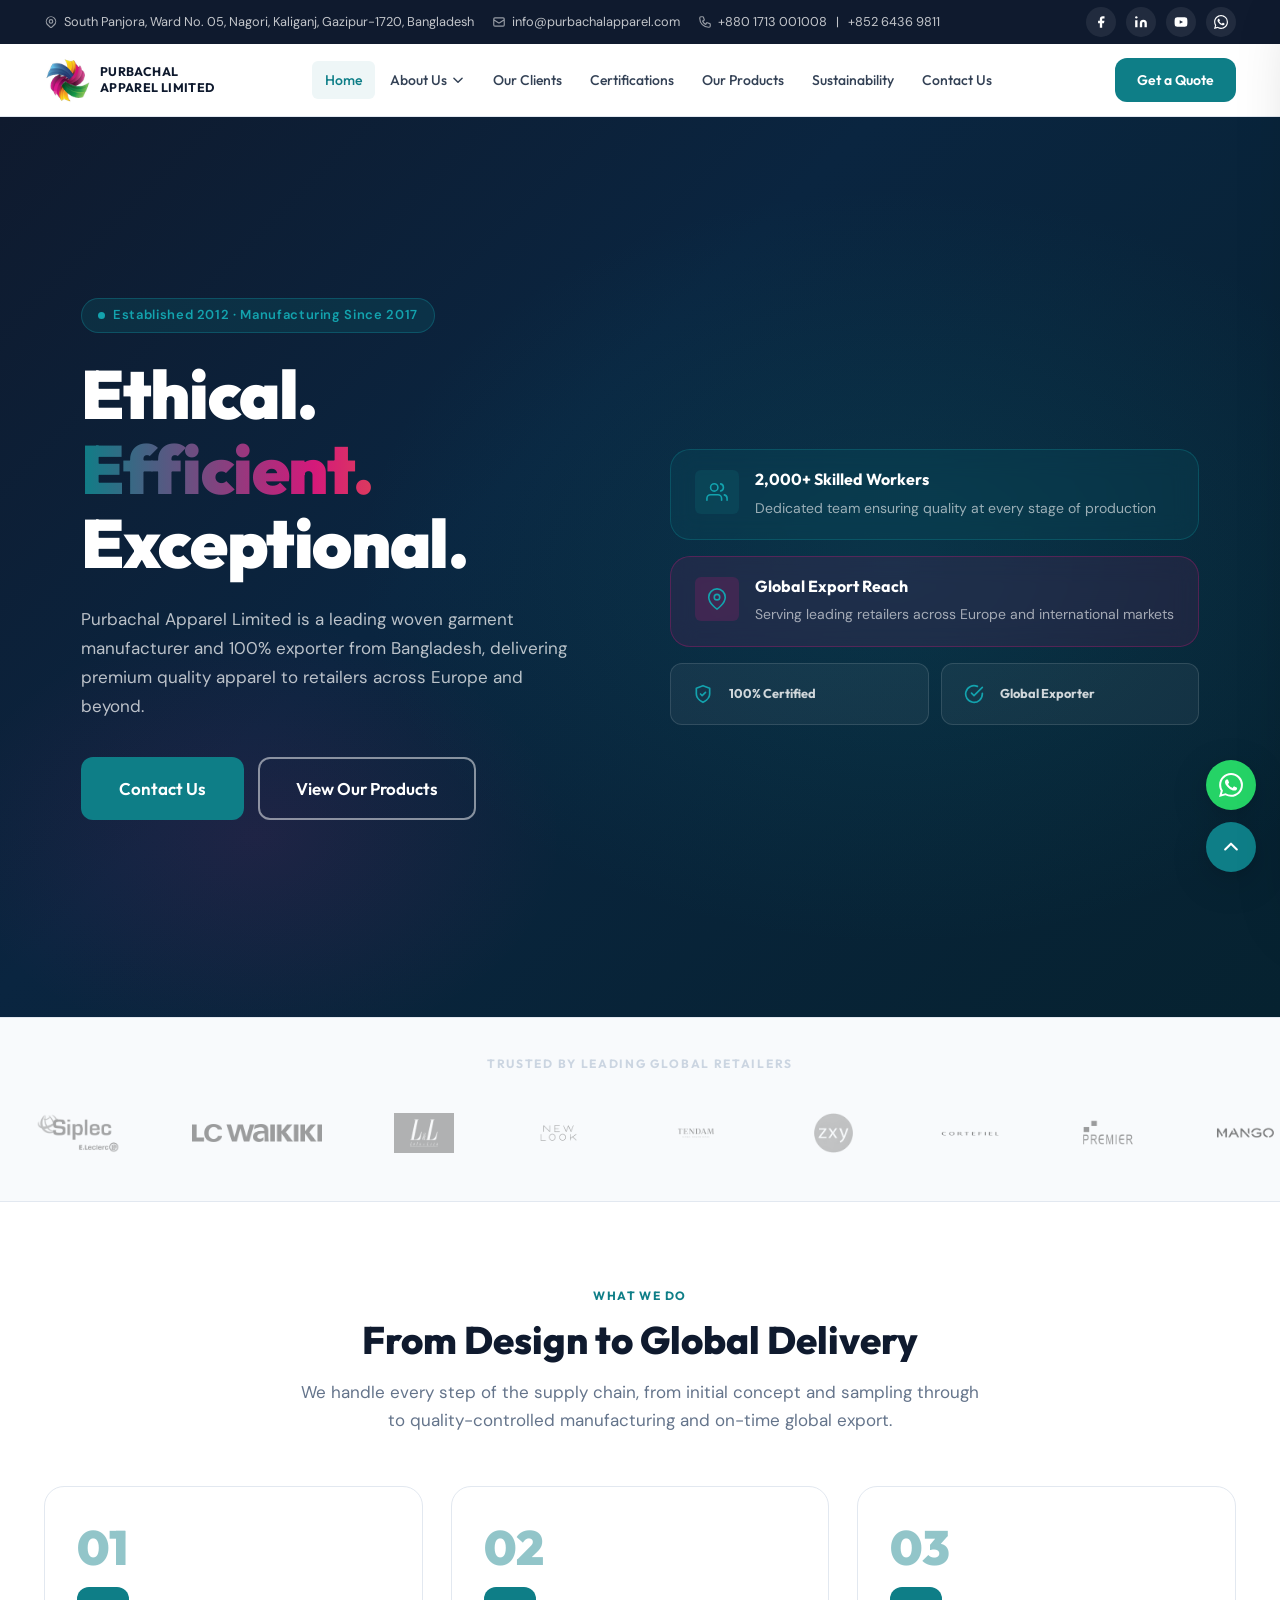
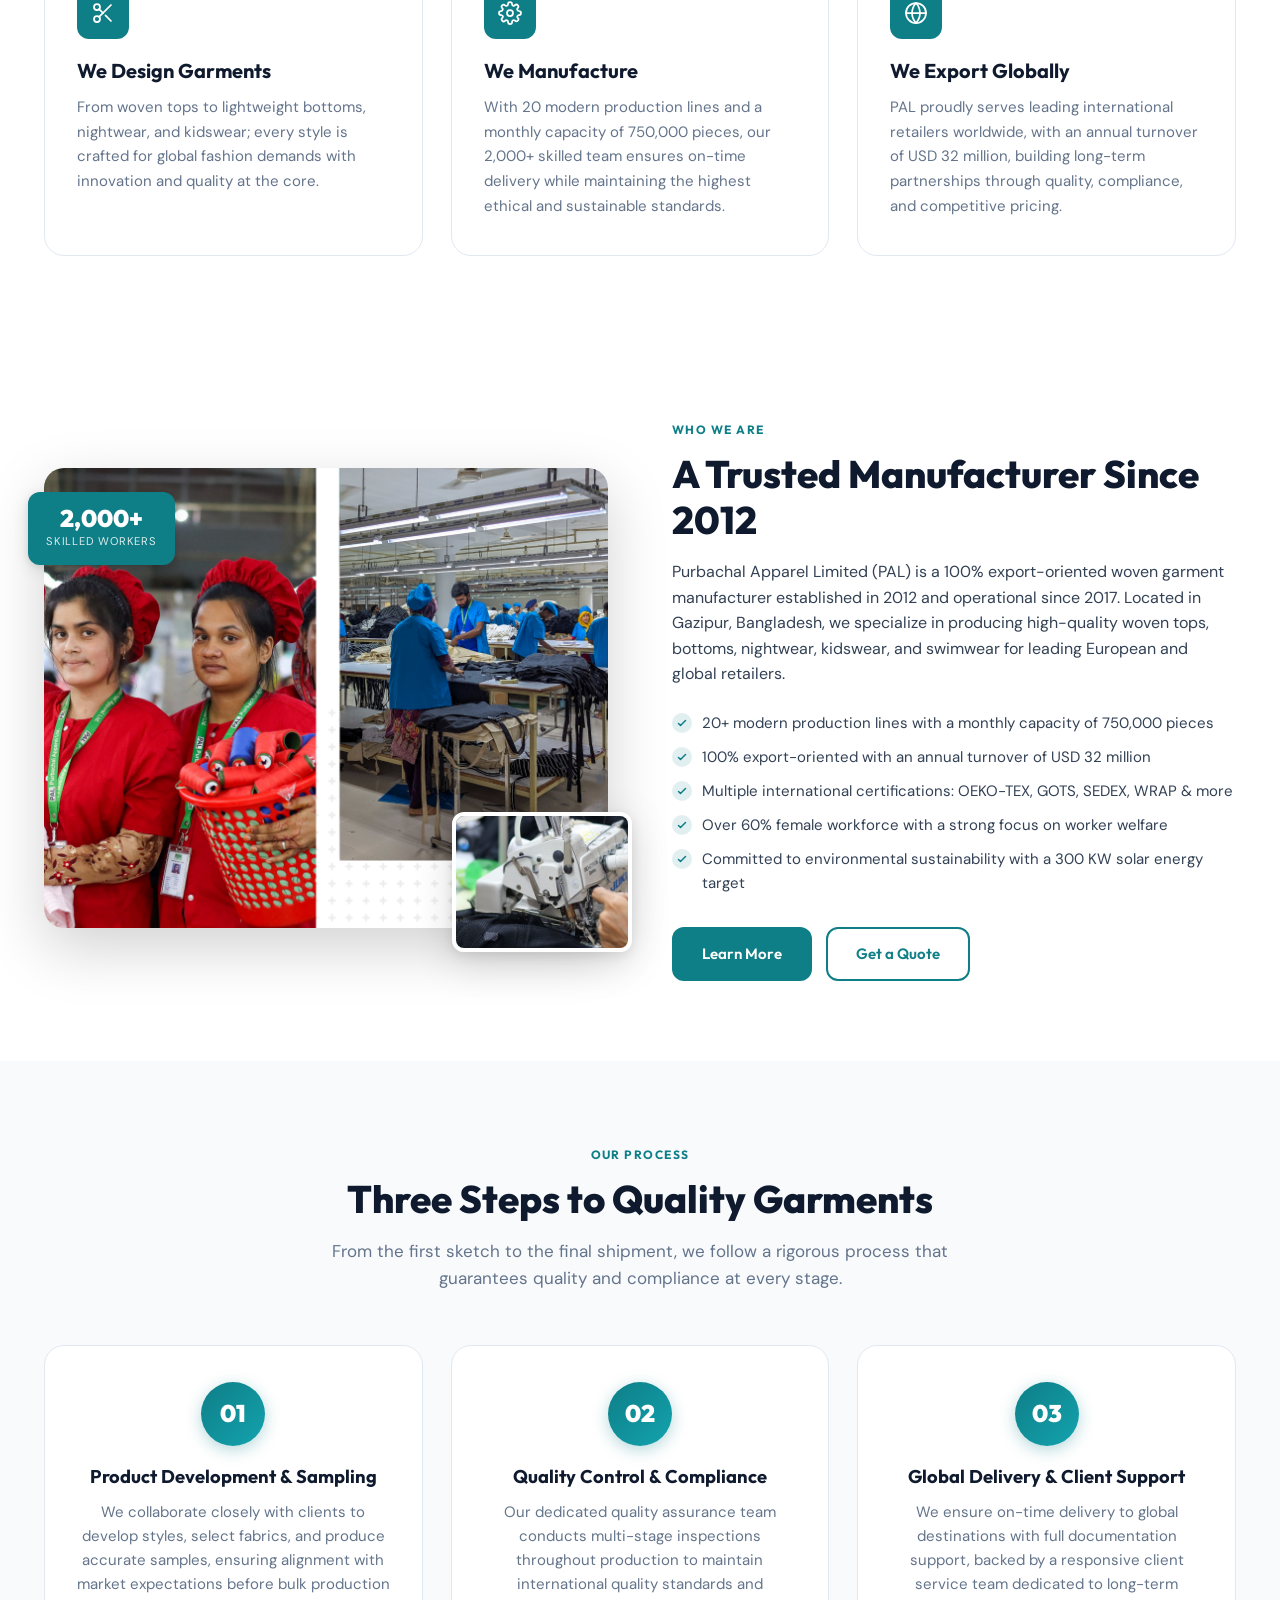
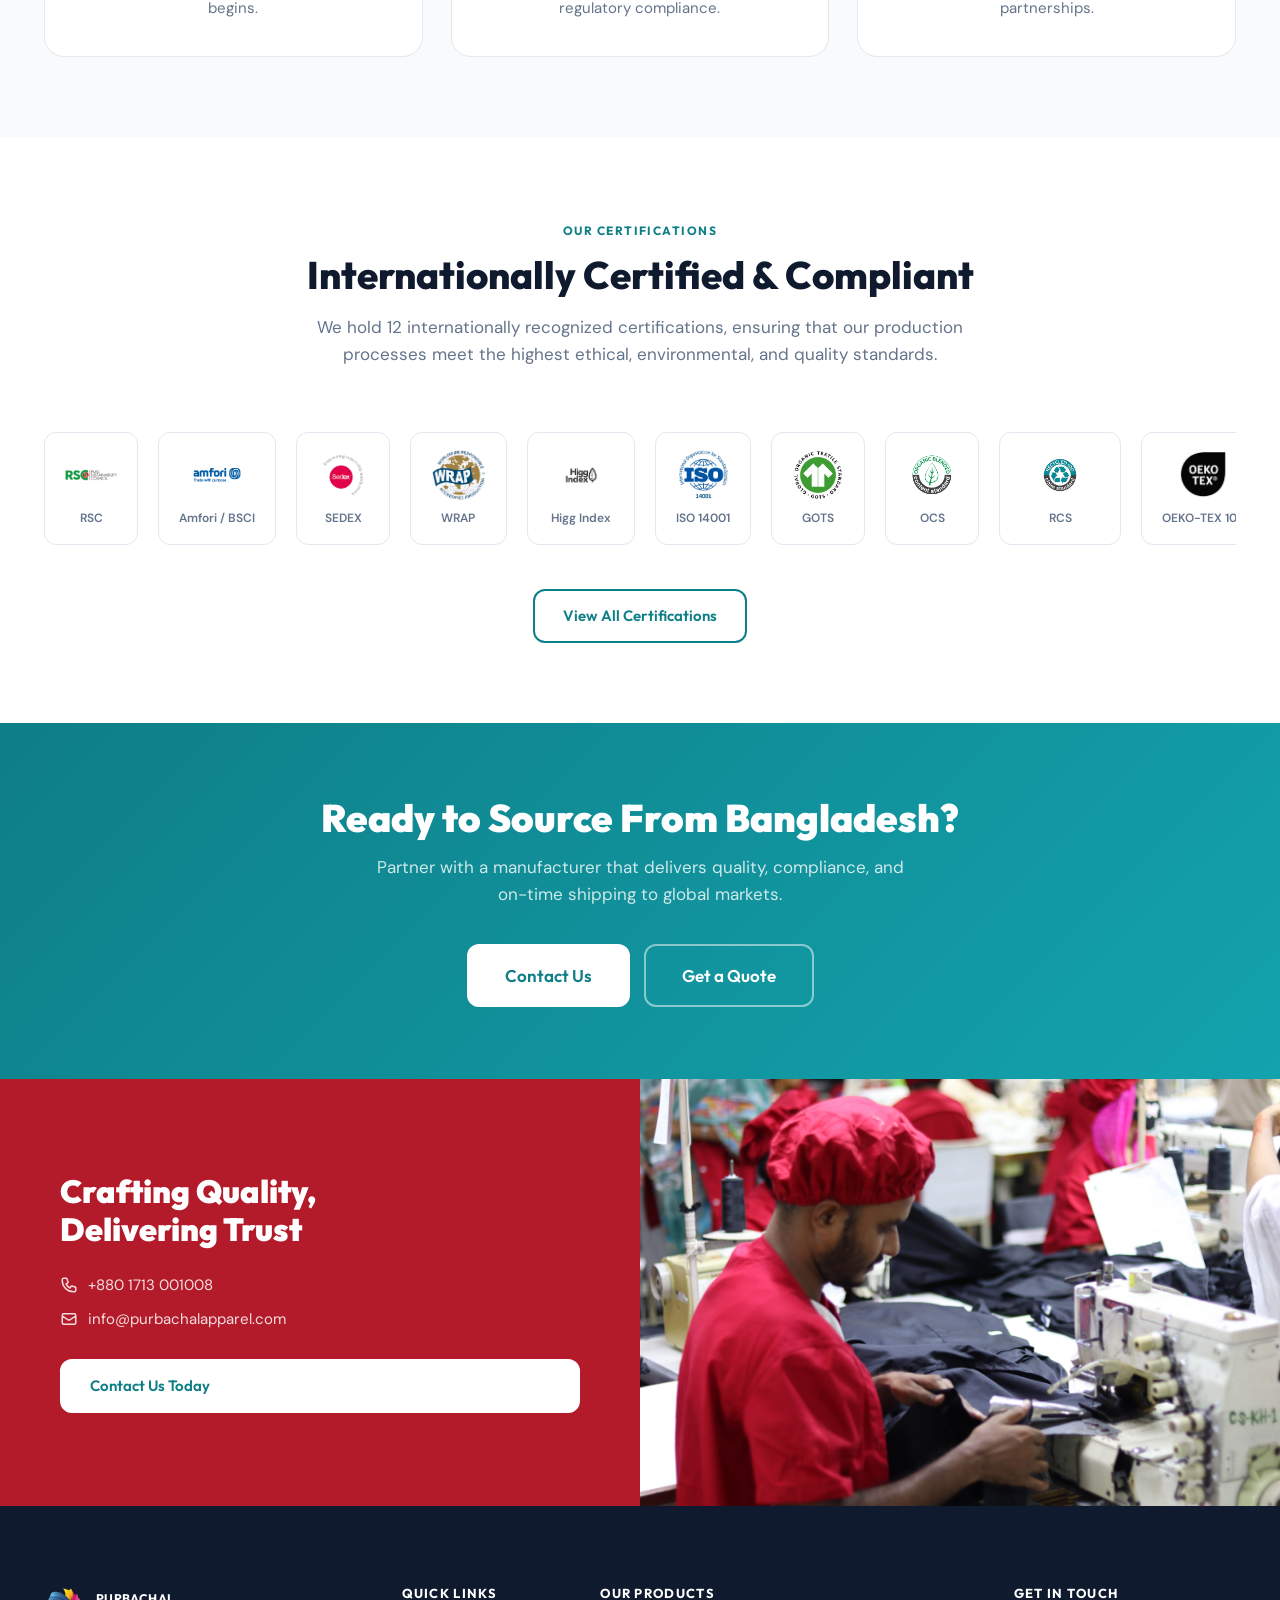
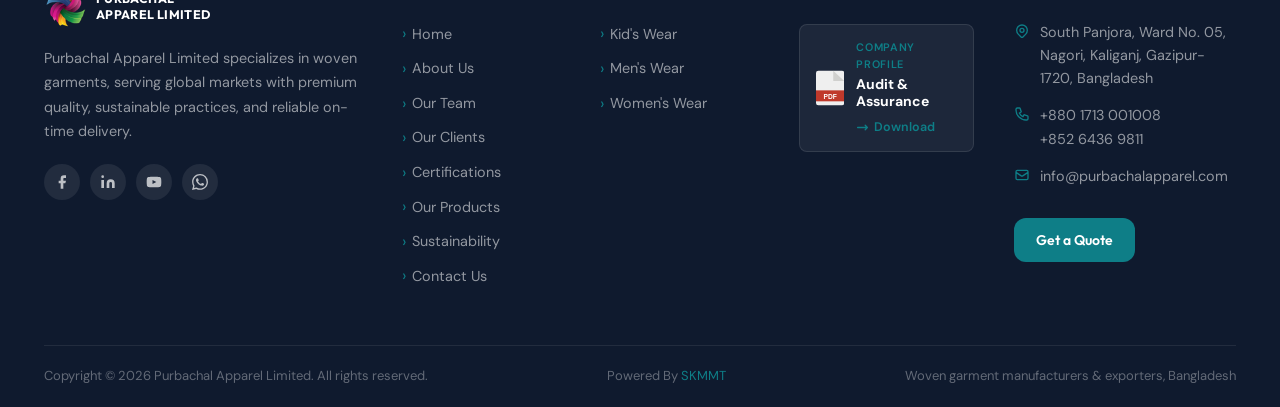
==== commit 297559e4: "Fix icons, update contact form, and remove gallery image - Fix service card icons in What We Do sect" ====
--- a/index.html
+++ b/index.html
@@ -176,13 +176,13 @@
     <div class="services-grid">
       <div class="service-card reveal">
         <div class="service-number">01</div>
-        <div class="service-icon"><svg width="24" height="24" viewBox="0 0 24 24" fill="none" stroke="white" stroke-width="1.75" stroke-linecap="round" stroke-linejoin="round"><path d="M12 20h9"/><path d="M16.5 3.5a2.121 2.121 0 013 3L7 19l-4 1 1-4L16.5 3.5z"/></svg></div>
+        <div class="service-icon"><svg width="24" height="24" viewBox="0 0 24 24" fill="none" stroke="white" stroke-width="1.75" stroke-linecap="round" stroke-linejoin="round"><circle cx="6" cy="6" r="3"/><circle cx="6" cy="18" r="3"/><line x1="20" y1="4" x2="8.12" y2="15.88"/><line x1="14.47" y1="14.48" x2="20" y2="20"/><line x1="8.12" y1="8.12" x2="12" y2="12"/></svg></div>
         <h3>We Design Garments</h3>
         <p>From woven tops to lightweight bottoms, nightwear, and kidswear; every style is crafted for global fashion demands with innovation and quality at the core.</p>
       </div>
       <div class="service-card reveal delay-1">
         <div class="service-number">02</div>
-        <div class="service-icon"><svg width="24" height="24" viewBox="0 0 24 24" fill="none" stroke="white" stroke-width="1.75" stroke-linecap="round" stroke-linejoin="round"><rect x="2" y="7" width="20" height="14" rx="2"/><path d="M16 7V5a2 2 0 00-2-2h-4a2 2 0 00-2 2v2"/><line x1="12" y1="12" x2="12" y2="16"/><line x1="10" y1="14" x2="14" y2="14"/></svg></div>
+        <div class="service-icon"><svg width="24" height="24" viewBox="0 0 24 24" fill="none" stroke="white" stroke-width="1.75" stroke-linecap="round" stroke-linejoin="round"><circle cx="12" cy="12" r="3"/><path d="M19.4 15a1.65 1.65 0 0 0 .33 1.82l.06.06a2 2 0 0 1-2.83 2.83l-.06-.06a1.65 1.65 0 0 0-1.82-.33 1.65 1.65 0 0 0-1 1.51V21a2 2 0 0 1-4 0v-.09A1.65 1.65 0 0 0 9 19.4a1.65 1.65 0 0 0-1.82.33l-.06.06a2 2 0 0 1-2.83-2.83l.06-.06A1.65 1.65 0 0 0 4.68 15a1.65 1.65 0 0 0-1.51-1H3a2 2 0 0 1 0-4h.09A1.65 1.65 0 0 0 4.6 9a1.65 1.65 0 0 0-.33-1.82l-.06-.06a2 2 0 0 1 2.83-2.83l.06.06A1.65 1.65 0 0 0 9 4.68a1.65 1.65 0 0 0 1-1.51V3a2 2 0 0 1 4 0v.09a1.65 1.65 0 0 0 1 1.51 1.65 1.65 0 0 0 1.82-.33l.06-.06a2 2 0 0 1 2.83 2.83l-.06.06A1.65 1.65 0 0 0 19.4 9a1.65 1.65 0 0 0 1.51 1H21a2 2 0 0 1 0 4h-.09a1.65 1.65 0 0 0-1.51 1z"/></svg></div>
         <h3>We Manufacture</h3>
         <p>With 20 modern production lines and a monthly capacity of 750,000 pieces, our 2,000+ skilled team ensures on-time delivery while maintaining the highest ethical and sustainable standards.</p>
       </div>
--- a/styles.css
+++ b/styles.css
@@ -342,15 +342,15 @@
 .pillar-card-eco { background: linear-gradient(135deg,var(--green),#1f8045); }
 .pillar-card h3 { color: var(--white); font-size: 1.25rem; font-weight: 700; margin-bottom: 12px; }
 .pillar-card p { color: rgba(255,255,255,.8); font-size: .9375rem; }
-.pillar-icon { font-size: 2.5rem; margin-bottom: 16px; }
+.pillar-icon { width: 64px; height: 64px; border-radius: 14px; display: flex; align-items: center; justify-content: center; margin-bottom: 20px; background: rgba(255,255,255,.15); color: rgba(255,255,255,.92); }
 .initiative-grid { display: grid; grid-template-columns: repeat(3,1fr); gap: 24px; }
 .initiative-card { background: var(--white); border: 1px solid var(--gray-200); border-radius: var(--radius-lg); padding: 28px 24px; transition: var(--transition); }
 .initiative-card:hover { transform: translateY(-4px); box-shadow: var(--shadow-md); }
-.initiative-icon { width: 52px; height: 52px; border-radius: var(--radius-md); display: flex; align-items: center; justify-content: center; font-size: 1.5rem; margin-bottom: 16px; }
-.icon-green { background: rgba(45,173,95,.12); }
-.icon-teal  { background: rgba(14,126,135,.12); }
-.icon-blue  { background: rgba(58,116,192,.12); }
-.icon-amber { background: rgba(245,168,0,.12); }
+.initiative-icon { width: 52px; height: 52px; border-radius: var(--radius-md); display: flex; align-items: center; justify-content: center; margin-bottom: 16px; }
+.icon-green { background: rgba(45,173,95,.12); color: #1F9B50; }
+.icon-teal  { background: rgba(14,126,135,.12); color: var(--teal); }
+.icon-blue  { background: rgba(58,116,192,.12); color: #3A74C0; }
+.icon-amber { background: rgba(245,168,0,.12); color: #C47E00; }
 .initiative-card h4 { font-size: 1.0625rem; font-weight: 700; margin-bottom: 8px; }
 .initiative-card p { font-size: .9rem; color: var(--gray-500); }
 .csr-grid { display: grid; grid-template-columns: repeat(4,1fr); gap: 20px; }
@@ -415,6 +415,10 @@
 .form-input:focus,.form-select:focus,.form-textarea:focus { border-color: var(--teal); box-shadow: 0 0 0 3px rgba(14,126,135,.12); }
 .form-textarea { resize: vertical; min-height: 130px; }
 .form-submit { width: 100%; margin-top: 8px; justify-content: center; }
+.form-result { margin-top: 16px; padding: 14px 18px; border-radius: var(--radius-md); font-size: .9375rem; font-weight: 500; line-height: 1.5; }
+.form-result-success { background: rgba(45,173,95,.1); color: #1a7a3a; border: 1px solid rgba(45,173,95,.3); }
+.form-result-error { background: rgba(179,27,42,.07); color: var(--crimson); border: 1px solid rgba(179,27,42,.2); }
+.form-result-error a { color: var(--crimson); }
 
 /* 19. CRAFT BAND */
 .craft-band { display: grid; grid-template-columns: 1fr 1fr; min-height: 300px; }
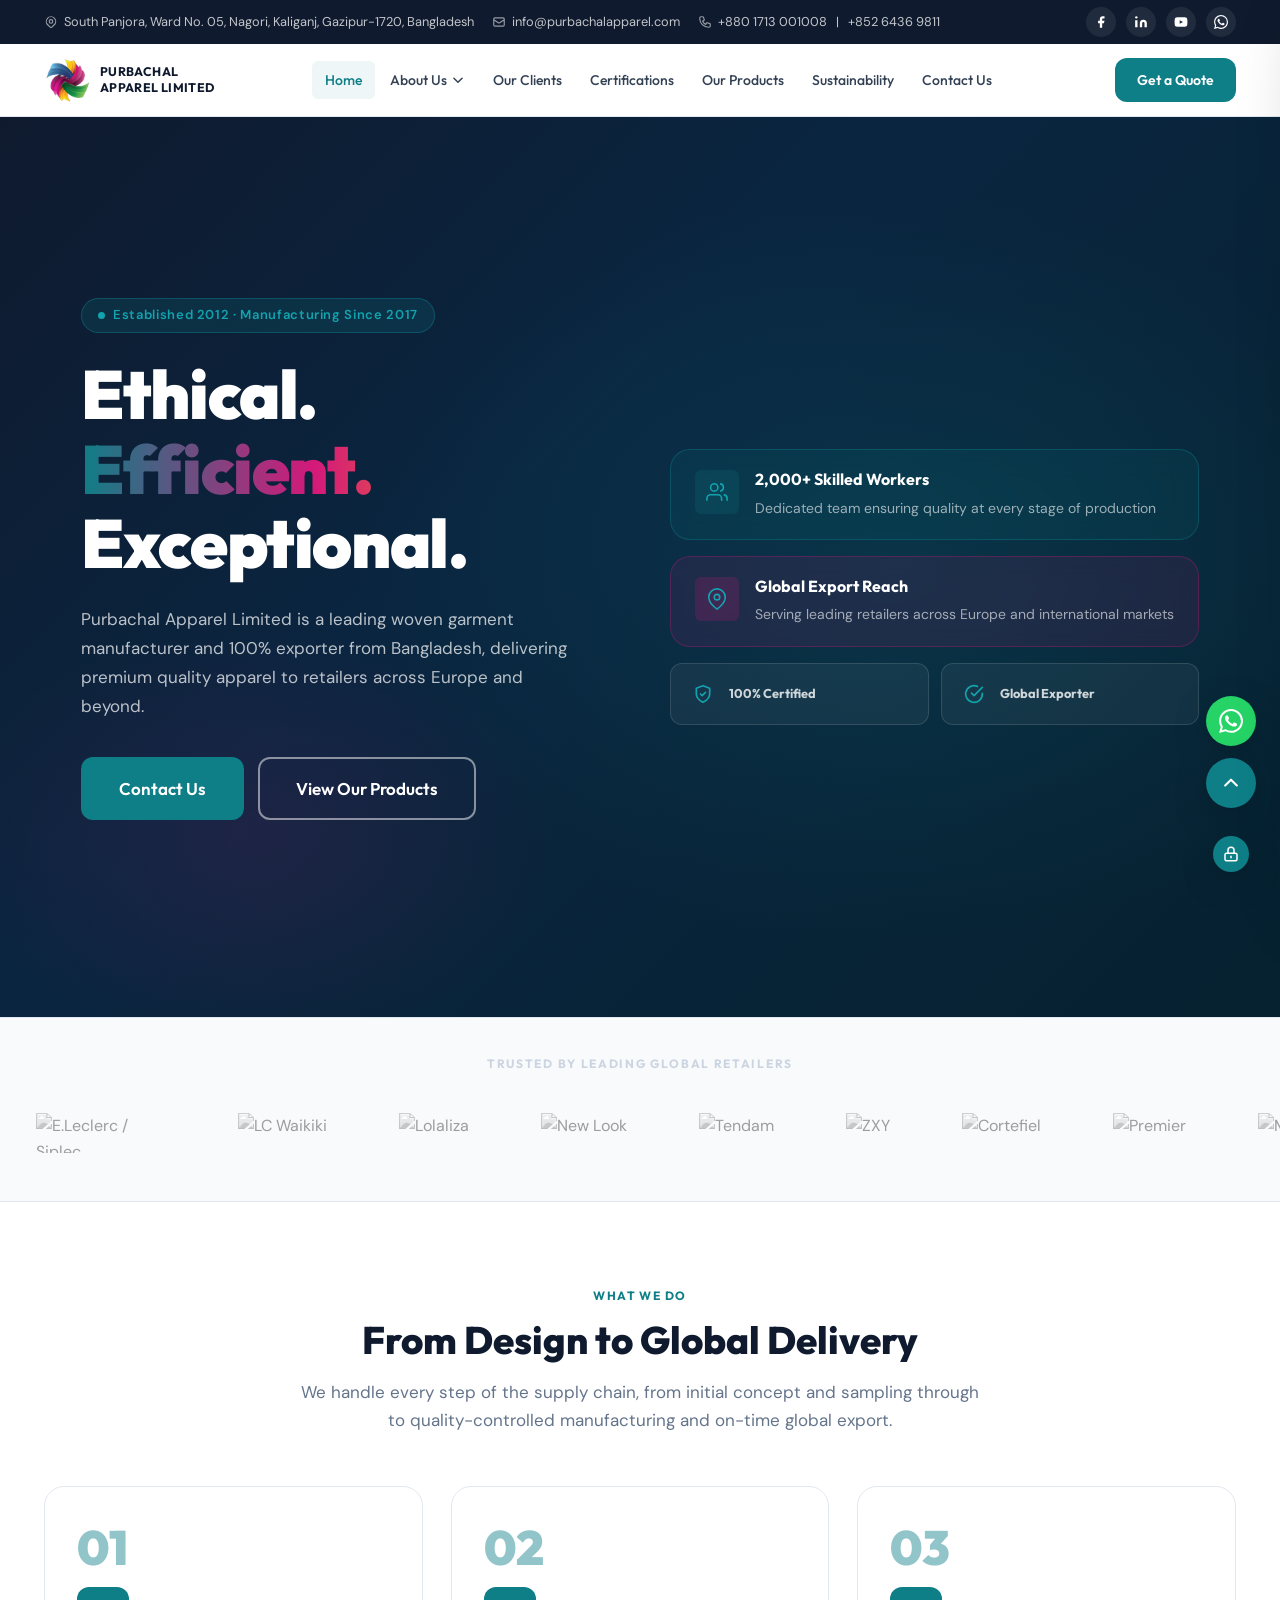
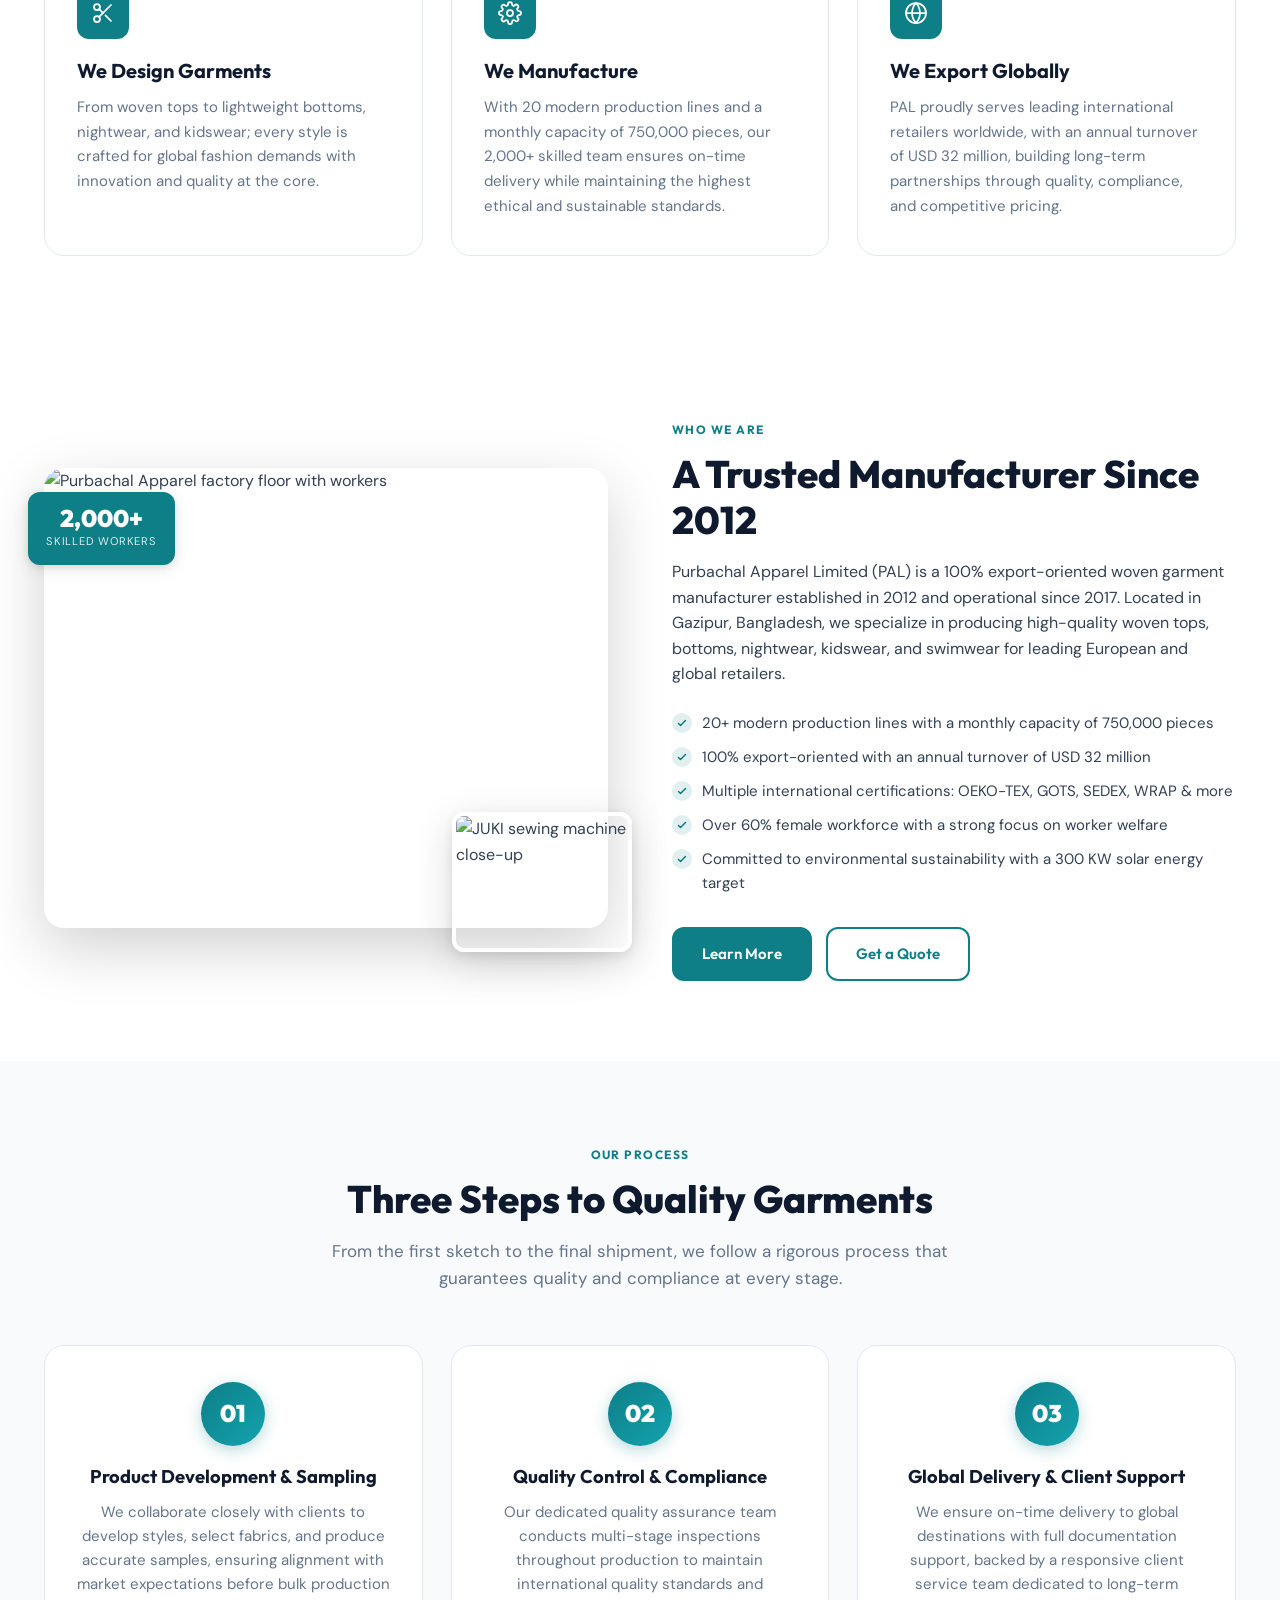
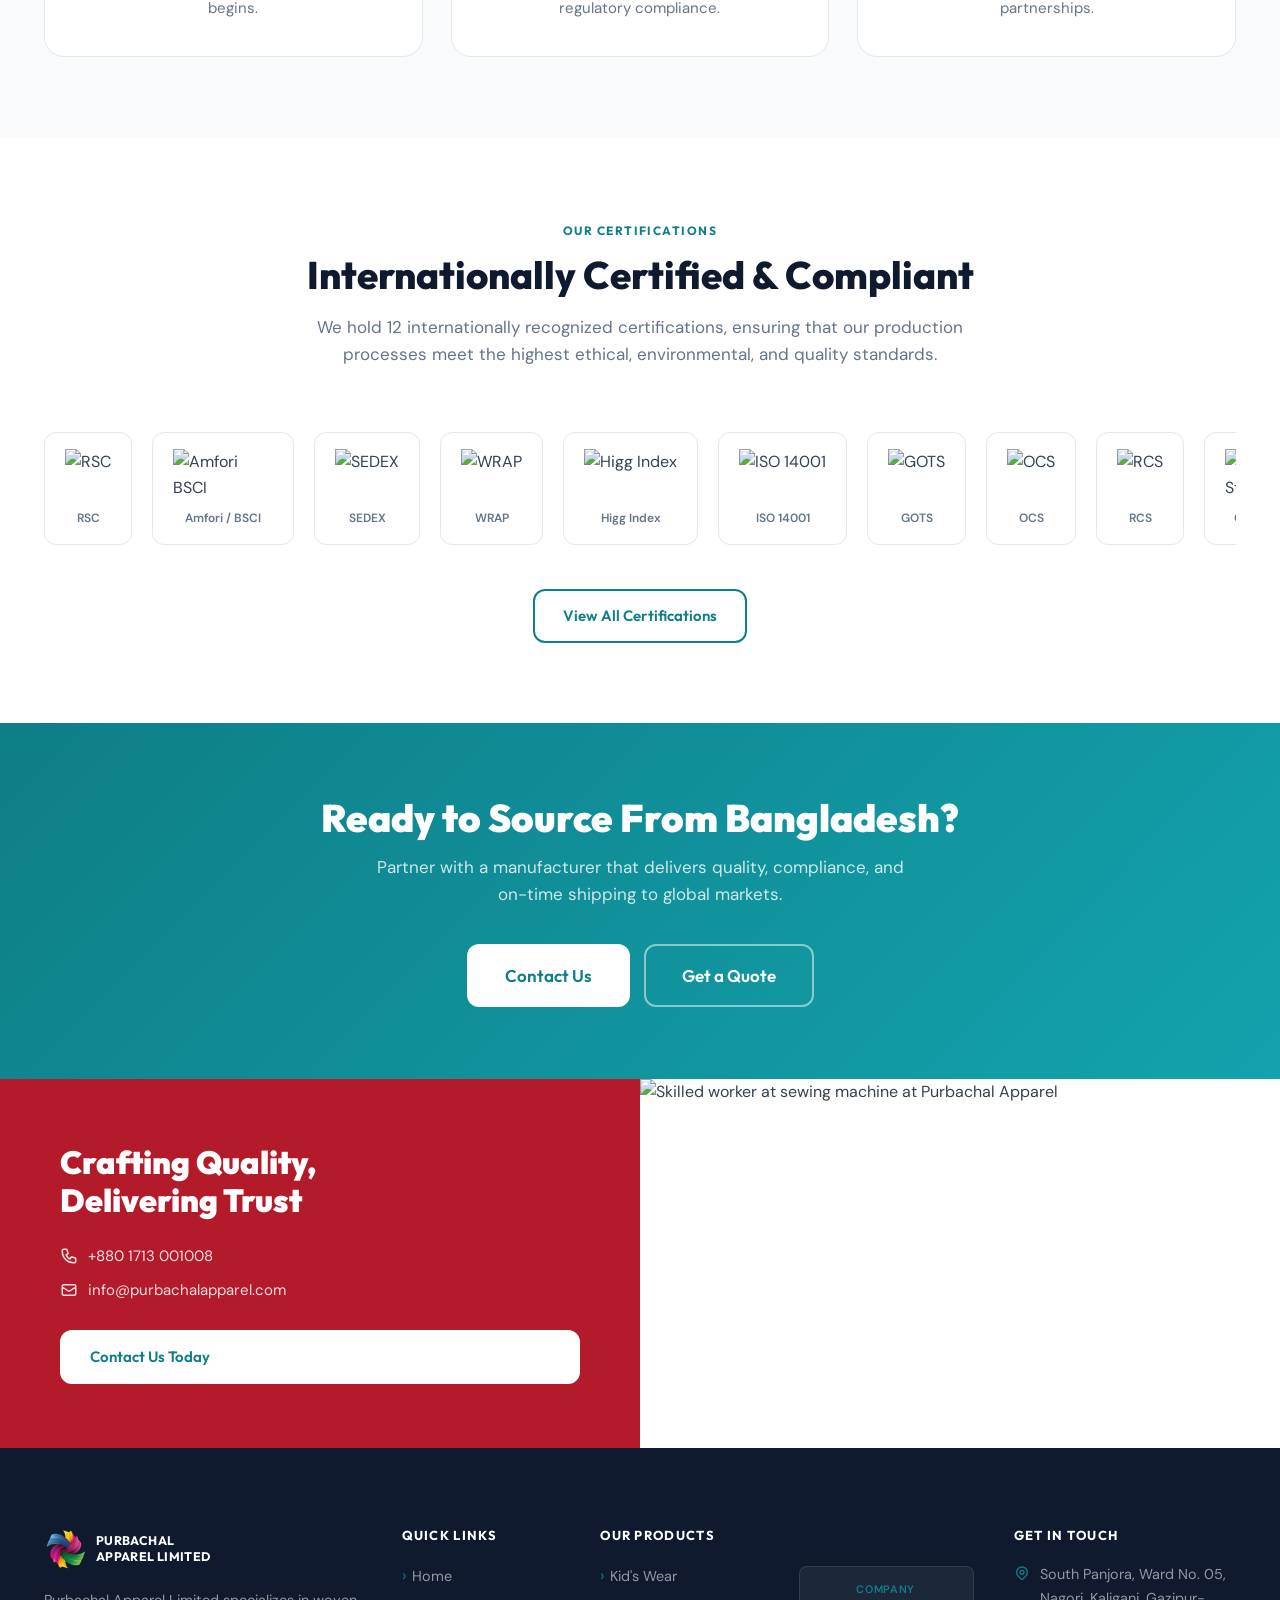
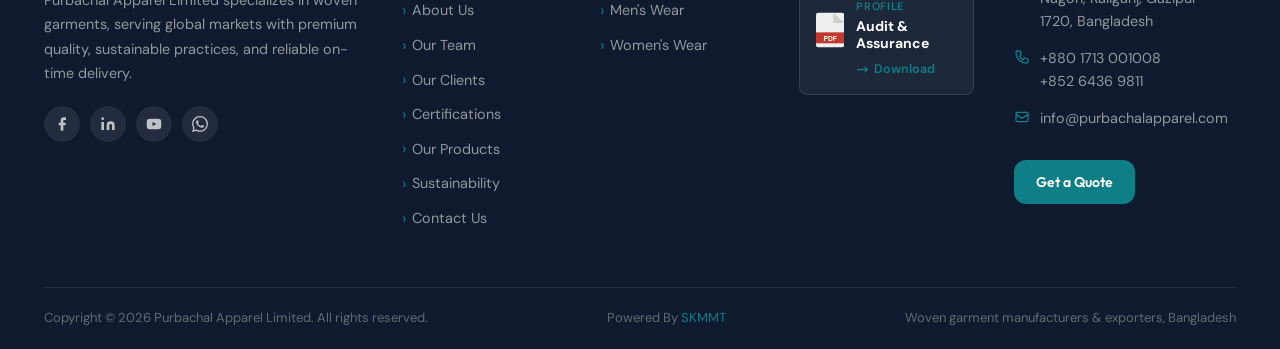
==== commit a6fb2592: "Convert site to PHP CMS with admin dashboard Rebuilt the site from static HTML into a PHP flat-file " ====
--- a/index.html
+++ b/index.html
@@ -137,31 +137,31 @@
 <div class="marquee-section">
   <div class="marquee-label">Trusted by Leading Global Retailers</div>
   <div class="marquee-track">
-    <div class="marquee-logo"><img src="client-eleclerc.png" alt="E.Leclerc / Siplec" loading="lazy"></div>
-    <div class="marquee-logo"><img src="client-lcwaikiki.png" alt="LC Waikiki" loading="lazy"></div>
-    <div class="marquee-logo"><img src="client-lolaliza.png" alt="Lolaliza" loading="lazy"></div>
-    <div class="marquee-logo"><img src="client-newlook.png" alt="New Look" loading="lazy"></div>
-    <div class="marquee-logo"><img src="client-tendam.png" alt="Tendam" loading="lazy"></div>
-    <div class="marquee-logo"><img src="client-zxy.png" alt="ZXY" loading="lazy"></div>
-    <div class="marquee-logo"><img src="client-cortefiel.png" alt="Cortefiel" loading="lazy"></div>
-    <div class="marquee-logo"><img src="client-premier.png" alt="Premier" loading="lazy"></div>
-    <div class="marquee-logo"><img src="client-mango.png" alt="Mango" loading="lazy"></div>
-    <div class="marquee-logo"><img src="client-gemo.png" alt="GEMO" loading="lazy"></div>
-    <div class="marquee-logo"><img src="client-authenticstyle.png" alt="Authentic Style" loading="lazy"></div>
-    <div class="marquee-logo"><img src="client-ragno.png" alt="Ragno" loading="lazy"></div>
+    <div class="marquee-logo"><img src="uploads/pages/client-eleclerc.png" alt="E.Leclerc / Siplec" loading="lazy"></div>
+    <div class="marquee-logo"><img src="uploads/pages/client-lcwaikiki.png" alt="LC Waikiki" loading="lazy"></div>
+    <div class="marquee-logo"><img src="uploads/pages/client-lolaliza.png" alt="Lolaliza" loading="lazy"></div>
+    <div class="marquee-logo"><img src="uploads/pages/client-newlook.png" alt="New Look" loading="lazy"></div>
+    <div class="marquee-logo"><img src="uploads/pages/client-tendam.png" alt="Tendam" loading="lazy"></div>
+    <div class="marquee-logo"><img src="uploads/pages/client-zxy.png" alt="ZXY" loading="lazy"></div>
+    <div class="marquee-logo"><img src="uploads/pages/client-cortefiel.png" alt="Cortefiel" loading="lazy"></div>
+    <div class="marquee-logo"><img src="uploads/pages/client-premier.png" alt="Premier" loading="lazy"></div>
+    <div class="marquee-logo"><img src="uploads/pages/client-mango.png" alt="Mango" loading="lazy"></div>
+    <div class="marquee-logo"><img src="uploads/pages/client-gemo.png" alt="GEMO" loading="lazy"></div>
+    <div class="marquee-logo"><img src="uploads/pages/client-authenticstyle.png" alt="Authentic Style" loading="lazy"></div>
+    <div class="marquee-logo"><img src="uploads/pages/client-ragno.png" alt="Ragno" loading="lazy"></div>
     <!-- duplicate for seamless loop -->
-    <div class="marquee-logo"><img src="client-eleclerc.png" alt="E.Leclerc / Siplec" loading="lazy"></div>
-    <div class="marquee-logo"><img src="client-lcwaikiki.png" alt="LC Waikiki" loading="lazy"></div>
-    <div class="marquee-logo"><img src="client-lolaliza.png" alt="Lolaliza" loading="lazy"></div>
-    <div class="marquee-logo"><img src="client-newlook.png" alt="New Look" loading="lazy"></div>
-    <div class="marquee-logo"><img src="client-tendam.png" alt="Tendam" loading="lazy"></div>
-    <div class="marquee-logo"><img src="client-zxy.png" alt="ZXY" loading="lazy"></div>
-    <div class="marquee-logo"><img src="client-cortefiel.png" alt="Cortefiel" loading="lazy"></div>
-    <div class="marquee-logo"><img src="client-premier.png" alt="Premier" loading="lazy"></div>
-    <div class="marquee-logo"><img src="client-mango.png" alt="Mango" loading="lazy"></div>
-    <div class="marquee-logo"><img src="client-gemo.png" alt="GEMO" loading="lazy"></div>
-    <div class="marquee-logo"><img src="client-authenticstyle.png" alt="Authentic Style" loading="lazy"></div>
-    <div class="marquee-logo"><img src="client-ragno.png" alt="Ragno" loading="lazy"></div>
+    <div class="marquee-logo"><img src="uploads/pages/client-eleclerc.png" alt="E.Leclerc / Siplec" loading="lazy"></div>
+    <div class="marquee-logo"><img src="uploads/pages/client-lcwaikiki.png" alt="LC Waikiki" loading="lazy"></div>
+    <div class="marquee-logo"><img src="uploads/pages/client-lolaliza.png" alt="Lolaliza" loading="lazy"></div>
+    <div class="marquee-logo"><img src="uploads/pages/client-newlook.png" alt="New Look" loading="lazy"></div>
+    <div class="marquee-logo"><img src="uploads/pages/client-tendam.png" alt="Tendam" loading="lazy"></div>
+    <div class="marquee-logo"><img src="uploads/pages/client-zxy.png" alt="ZXY" loading="lazy"></div>
+    <div class="marquee-logo"><img src="uploads/pages/client-cortefiel.png" alt="Cortefiel" loading="lazy"></div>
+    <div class="marquee-logo"><img src="uploads/pages/client-premier.png" alt="Premier" loading="lazy"></div>
+    <div class="marquee-logo"><img src="uploads/pages/client-mango.png" alt="Mango" loading="lazy"></div>
+    <div class="marquee-logo"><img src="uploads/pages/client-gemo.png" alt="GEMO" loading="lazy"></div>
+    <div class="marquee-logo"><img src="uploads/pages/client-authenticstyle.png" alt="Authentic Style" loading="lazy"></div>
+    <div class="marquee-logo"><img src="uploads/pages/client-ragno.png" alt="Ragno" loading="lazy"></div>
   </div>
 </div>
 
@@ -202,10 +202,10 @@
     <div class="about-grid">
       <div class="about-img-wrap reveal-left">
         <div class="about-img-main">
-          <img src="about-factory.png" alt="Purbachal Apparel factory floor with workers" loading="lazy">
+          <img src="uploads/pages/about-factory.png" alt="Purbachal Apparel factory floor with workers" loading="lazy">
         </div>
         <div class="about-img-inset">
-          <img src="about-sewing.jpg" alt="JUKI sewing machine close-up" loading="lazy">
+          <img src="uploads/pages/about-sewing.jpg" alt="JUKI sewing machine close-up" loading="lazy">
         </div>
         <div class="about-badge">
           <span class="about-badge-value">2,000+</span>
@@ -285,18 +285,18 @@
     </div>
     <div class="cert-strip-wrap reveal">
       <div class="cert-strip">
-        <div class="cert-strip-item"><img src="cert-rsc.png" alt="RSC" loading="lazy"><span>RSC</span></div>
-        <div class="cert-strip-item"><img src="cert-bsci.png" alt="Amfori BSCI" loading="lazy"><span>Amfori / BSCI</span></div>
-        <div class="cert-strip-item"><img src="cert-sedex.png" alt="SEDEX" loading="lazy"><span>SEDEX</span></div>
-        <div class="cert-strip-item"><img src="cert-wrap.png" alt="WRAP" loading="lazy"><span>WRAP</span></div>
-        <div class="cert-strip-item"><img src="cert-higg.png" alt="Higg Index" loading="lazy"><span>Higg Index</span></div>
-        <div class="cert-strip-item"><img src="cert-iso14001.png" alt="ISO 14001" loading="lazy"><span>ISO 14001</span></div>
-        <div class="cert-strip-item"><img src="cert-gots.png" alt="GOTS" loading="lazy"><span>GOTS</span></div>
-        <div class="cert-strip-item"><img src="cert-ocs.png" alt="OCS" loading="lazy"><span>OCS</span></div>
-        <div class="cert-strip-item"><img src="cert-rcs.png" alt="RCS" loading="lazy"><span>RCS</span></div>
-        <div class="cert-strip-item"><img src="cert-oeko.png" alt="OEKO-TEX Standard 100" loading="lazy"><span>OEKO-TEX 100</span></div>
-        <div class="cert-strip-item"><img src="cert-ecovadis.png" alt="EcoVadis" loading="lazy"><span>EcoVadis</span></div>
-        <div class="cert-strip-item"><img src="cert-cotton-africa.png" alt="Cotton Made in Africa" loading="lazy"><span>Cotton Made in Africa</span></div>
+        <div class="cert-strip-item"><img src="uploads/pages/cert-rsc.png" alt="RSC" loading="lazy"><span>RSC</span></div>
+        <div class="cert-strip-item"><img src="uploads/pages/cert-bsci.png" alt="Amfori BSCI" loading="lazy"><span>Amfori / BSCI</span></div>
+        <div class="cert-strip-item"><img src="uploads/pages/cert-sedex.png" alt="SEDEX" loading="lazy"><span>SEDEX</span></div>
+        <div class="cert-strip-item"><img src="uploads/pages/cert-wrap.png" alt="WRAP" loading="lazy"><span>WRAP</span></div>
+        <div class="cert-strip-item"><img src="uploads/pages/cert-higg.png" alt="Higg Index" loading="lazy"><span>Higg Index</span></div>
+        <div class="cert-strip-item"><img src="uploads/pages/cert-iso14001.png" alt="ISO 14001" loading="lazy"><span>ISO 14001</span></div>
+        <div class="cert-strip-item"><img src="uploads/pages/cert-gots.png" alt="GOTS" loading="lazy"><span>GOTS</span></div>
+        <div class="cert-strip-item"><img src="uploads/pages/cert-ocs.png" alt="OCS" loading="lazy"><span>OCS</span></div>
+        <div class="cert-strip-item"><img src="uploads/pages/cert-rcs.png" alt="RCS" loading="lazy"><span>RCS</span></div>
+        <div class="cert-strip-item"><img src="uploads/pages/cert-oeko.png" alt="OEKO-TEX Standard 100" loading="lazy"><span>OEKO-TEX 100</span></div>
+        <div class="cert-strip-item"><img src="uploads/pages/cert-ecovadis.png" alt="EcoVadis" loading="lazy"><span>EcoVadis</span></div>
+        <div class="cert-strip-item"><img src="uploads/pages/cert-cotton-africa.png" alt="Cotton Made in Africa" loading="lazy"><span>Cotton Made in Africa</span></div>
       </div>
     </div>
     <div class="text-center mt-4 reveal">
@@ -331,7 +331,7 @@
     <a href="contact.html" class="btn btn-white">Contact Us Today</a>
   </div>
   <div class="craft-band-right">
-    <img src="banner-worker.jpg" alt="Skilled worker at sewing machine at Purbachal Apparel" loading="lazy">
+    <img src="uploads/pages/banner-worker.jpg" alt="Skilled worker at sewing machine at Purbachal Apparel" loading="lazy">
   </div>
 </section>
 <footer class="site-footer">
@@ -421,6 +421,9 @@
   <button class="fab fab-top" aria-label="Back to top">
     <svg width="20" height="20" fill="none" viewBox="0 0 24 24" stroke="currentColor"><path stroke-linecap="round" stroke-linejoin="round" stroke-width="2.5" d="M5 15l7-7 7 7"/></svg>
   </button>
+  <a href="admin/dashboard.php" target="_blank" rel="noopener" class="fab fab-admin" aria-label="Admin">
+    <svg width="18" height="18" fill="none" viewBox="0 0 24 24" stroke="currentColor"><path stroke-linecap="round" stroke-linejoin="round" stroke-width="2" d="M12 15v2m-6 4h12a2 2 0 002-2v-6a2 2 0 00-2-2H6a2 2 0 00-2 2v6a2 2 0 002 2zm10-10V7a4 4 0 00-8 0v4h8z"/></svg>
+  </a>
 </div>
 <script src="nav.js"></script>
 </body>
--- a/styles.css
+++ b/styles.css
@@ -196,7 +196,8 @@
 /* 6. PAGE HERO (inner pages) */
 .page-hero { background: linear-gradient(135deg,var(--navy) 0%,var(--navy-mid) 50%,#0a3a42 100%); color: var(--white); padding: 80px 0 72px; position: relative; overflow: hidden; }
 .page-hero::before { content: ''; position: absolute; inset: 0; background: url("data:image/svg+xml,%3Csvg width='60' height='60' viewBox='0 0 60 60' xmlns='http://www.w3.org/2000/svg'%3E%3Cg fill='none' fill-rule='evenodd'%3E%3Cg fill='%2313A3AE' fill-opacity='0.04'%3E%3Ccircle cx='30' cy='30' r='2'/%3E%3C/g%3E%3C/g%3E%3C/svg%3E"); pointer-events: none; }
-.page-hero::after { content: ''; position: absolute; bottom: 0; left: 0; right: 0; height: 4px; background: linear-gradient(90deg,var(--teal),var(--magenta),var(--amber),var(--green)); }
+.page-hero::after { content: ''; position: absolute; bottom: 0; left: 0; right: 0; height: 4px; background: linear-gradient(90deg,var(--teal),var(--magenta),var(--amber),var(--green),var(--blue),var(--teal)); background-size: 300% 100%; animation: heroBarShift 8s ease-in-out infinite alternate; }
+@keyframes heroBarShift { 0% { background-position: 0% 50%; } 100% { background-position: 100% 50%; } }
 .page-hero-content { position: relative; z-index: 1; }
 .page-hero h1 { font-size: clamp(2rem,4vw,3.25rem); font-weight: 900; color: var(--white); margin-bottom: 16px; }
 .page-hero p { font-size: 1.125rem; color: rgba(255,255,255,.75); max-width: 600px; }
@@ -491,6 +492,9 @@
 .fab-top { background: var(--teal); color: var(--white); opacity: 0; visibility: hidden; transform: scale(0.8); transition: opacity .3s, visibility .3s, transform .3s; }
 .fab-top.show { opacity: 1; visibility: visible; transform: scale(1); }
 .fab-top:hover { background: var(--teal-light); transform: scale(1.12); }
+.fab-admin { width: 36px; height: 36px; background: var(--teal); color: #fff; margin-top: 16px; opacity: 0; visibility: hidden; transform: scale(0.8); transition: opacity .3s, visibility .3s, transform .3s; }
+.fab-admin.show { opacity: 1; visibility: visible; transform: scale(1); }
+.fab-admin:hover { background: var(--teal-light); transform: scale(1.12); }
 
 /* 23. ABOUT PAGE SPECIFICS */
 .company-overview-grid { display: grid; grid-template-columns: 1fr 1.1fr; gap: 60px; align-items: start; }
